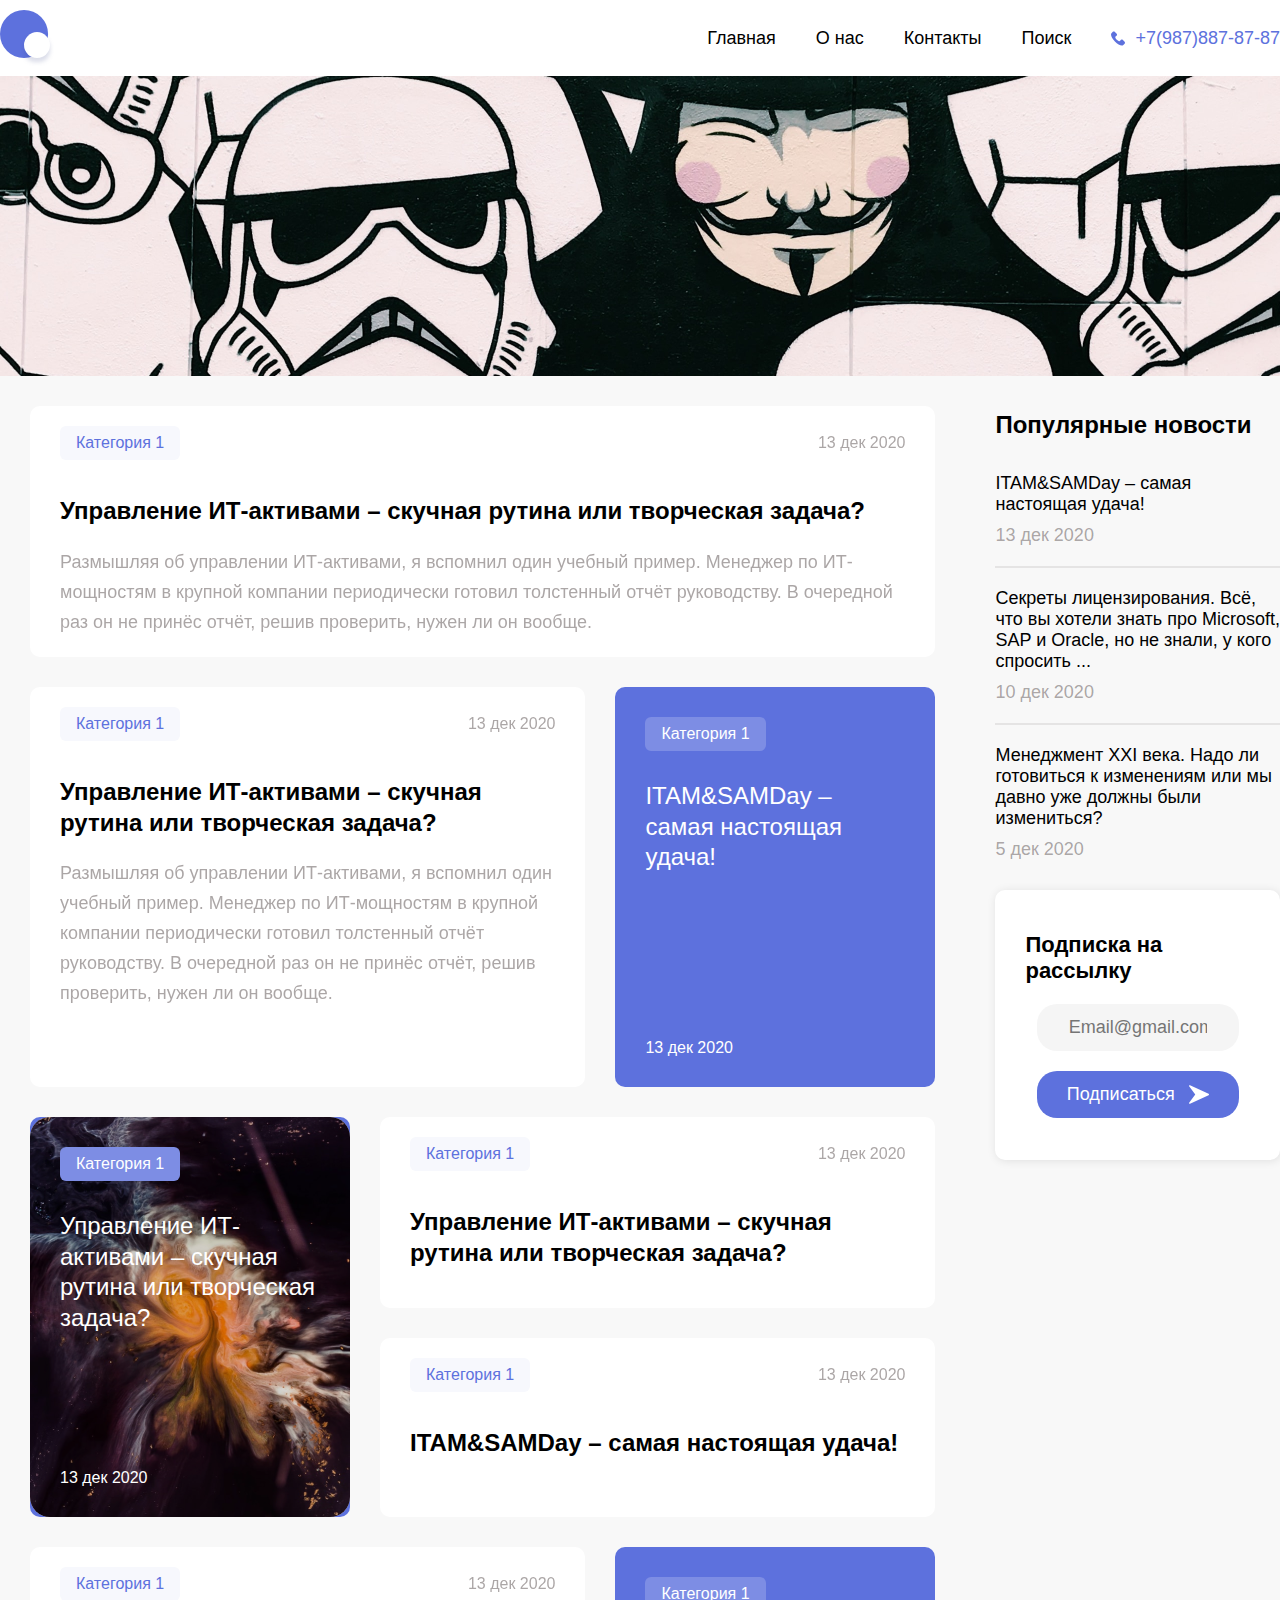
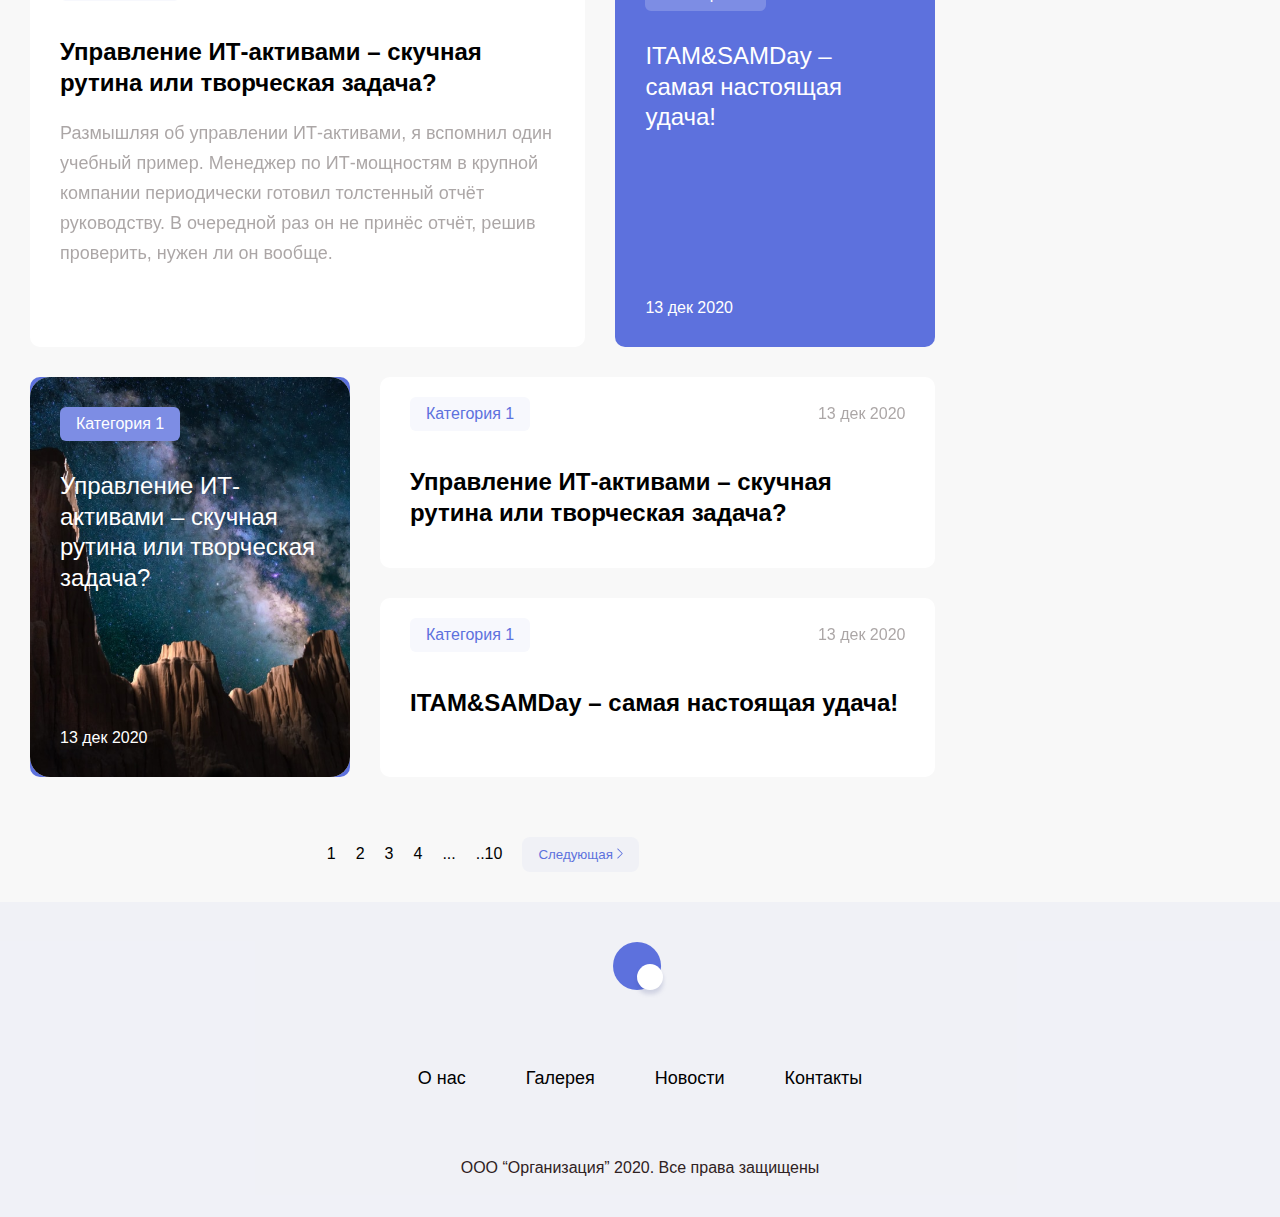
==== index.html @ cb205bb3 "Header has been bring to the ideal" ====
<!DOCTYPE html>
<html lang="en">
<head>
	<meta charset="UTF-8">
	<meta name="viewport" content="width=device-width, initial-scale=1.0">
	<title>Blog Layout</title>
	<link rel="stylesheet" href="styles/general.css">
	<link rel="stylesheet" href="styles/header.css">

	<link rel="stylesheet" href="styles.css">
	<link rel="stylesheet" href="newStyle.css">
</head>
<body>
	
	<!-- Header -->
	<header class="header">
		<div class="header_container">
			<img class="header_logo" src="src/header/logo.svg" alt="">
			<div class="header_menu">
				<nav class="header_menu_nav">
					<ul class="header_menu_ul">
						<li class="header_menu_li">
							<a class="header_menu_a" href="index.html">Главная</a>
						</li>
						<li class="header_menu_li">
							<a class="header_menu_a" href="404.html">О нас</a>
						</li>
						<li class="header_menu_li">
							<a class="header_menu_a" href="contacts.html">Контакты</a>
						</li>
						<li class="header_menu_li">
							<a class="header_menu_a" href="404.html">Поиск</a>
						</li>
					</ul>
				</nav>
				<div class="header_phone">
					<img class="header_phone_icon" src="src/header/phone.svg" alt="">
					<a class="header_phone_number" href="">+7(987)887-87-87</a>
				</div>
			</div>
		</div>
	</header>

	<!-- banner -->
	<div class="container">
		<img class="banner" src="src/banner.svg" alt="">
	</div>

		<!-- main -->
	<div class="container">
		<div class="container__grid">
			<div class="main">
				<div class="main__leftside">

					<!-- Block 1 -->
						<div class="component_1">
							<div class="component_1__divTitle">
								<p class="component_1__divTitle__tag">Категория 1</p>
								<p	class="component_1__divTitle__date">13 дек 2020</p>
							</div>
							<h3 class="component_1__title">
								Управление ИТ-активами – скучная рутина или творческая задача?
							</h3>
							<p class="component_1__description">
								Размышляя об управлении ИТ-активами, я вспомнил один учебный пример. Менеджер по ИТ-мощностям в крупной компании периодически готовил толстенный отчёт руководству. В очередной раз он не принёс отчёт, решив проверить, нужен ли он вообще. 
							</p>
						</div>

					<!-- Block 2 -->
						<div class="container__twoColumn_row">
							<div class="component_1">
								<div class="component_1__divTitle">
									<p class="component_1__divTitle__tag">Категория 1</p>
									<p	class="component_1__divTitle__date">13 дек 2020</p>
								</div>
								<h3 class="component_1__title">
									Управление ИТ-активами – скучная рутина или творческая задача?
								</h3>
								<p class="component_1__description">
									Размышляя об управлении ИТ-активами, я вспомнил один учебный пример. Менеджер по ИТ-мощностям в крупной компании периодически готовил толстенный отчёт руководству. В очередной раз он не принёс отчёт, решив проверить, нужен ли он вообще. 
								</p>
							</div>
							
							<div class="component_2">
								<div class="component_2__divTopside">
									<p class="component_2__divTopside__tag">
										Категория 1
									</p>
									<h3 class="component_2__title">
										ITAM&SAMDay – самая настоящая удача!
									</h3>
								</div>
								<p	class="component_2__date">13 дек 2020</p>
							</div>
						</div>

					<!-- Block 3 -->
						<div class="container__twoColumn_row">
							<div class="component_2 back_image">
								<div class="component_2__divTopside">
									<p class="component_2__divTopside__tag">
										Категория 1
									</p>
									<h3 class="component_2__title">
										Управление ИТ-активами – скучная рутина или творческая задача?
									</h3>
								</div>
								<p	class="component_2__date">13 дек 2020</p>
							</div>

							<div class="container__twoColumn_column">
								<div class="component_1">
									<div class="component_1__divTitle">
										<p class="component_1__divTitle__tag">Категория 1</p>
										<p	class="component_1__divTitle__date">13 дек 2020</p>
									</div>
									<h3 class="component_1__title">
										Управление ИТ-активами – скучная рутина или творческая задача?
									</h3>
								</div>
	
								<div class="component_1">
									<div class="component_1__divTitle">
										<p class="component_1__divTitle__tag">Категория 1</p>
										<p	class="component_1__divTitle__date">13 дек 2020</p>
									</div>
									<h3 class="component_1__title">
										ITAM&SAMDay – самая настоящая удача!									</h3>
								</div>
							</div>
						</div>

					<!-- Block 4 -->
					<div class="container__twoColumn_row">
						<div class="component_1">
							<div class="component_1__divTitle">
								<p class="component_1__divTitle__tag">Категория 1</p>
								<p	class="component_1__divTitle__date">13 дек 2020</p>
							</div>
							<h3 class="component_1__title">
								Управление ИТ-активами – скучная рутина или творческая задача?
							</h3>
							<p class="component_1__description">
								Размышляя об управлении ИТ-активами, я вспомнил один учебный пример. Менеджер по ИТ-мощностям в крупной компании периодически готовил толстенный отчёт руководству. В очередной раз он не принёс отчёт, решив проверить, нужен ли он вообще. 
							</p>
						</div>
						
						<div class="component_2">
							<div class="component_2__divTopside">
								<p class="component_2__divTopside__tag">
									Категория 1
								</p>
								<h3 class="component_2__title">
									ITAM&SAMDay – самая настоящая удача!
								</h3>
							</div>
							<p	class="component_2__date">13 дек 2020</p>
						</div>
					</div>

					<!-- Block 5 -->
					<div class="container__twoColumn_row">
						<div class="component_2 back_image2">
							<div class="component_2__divTopside">
								<p class="component_2__divTopside__tag">
									Категория 1
								</p>
								<h3 class="component_2__title">
									Управление ИТ-активами – скучная рутина или творческая задача?
								</h3>
							</div>
							<p	class="component_2__date">13 дек 2020</p>
						</div>

						<div class="container__twoColumn_column">
							<div class="component_1">
								<div class="component_1__divTitle">
									<p class="component_1__divTitle__tag">Категория 1</p>
									<p	class="component_1__divTitle__date">13 дек 2020</p>
								</div>
								<h3 class="component_1__title">
									Управление ИТ-активами – скучная рутина или творческая задача?
								</h3>
							</div>

							<div class="component_1">
								<div class="component_1__divTitle">
									<p class="component_1__divTitle__tag">Категория 1</p>
									<p	class="component_1__divTitle__date">13 дек 2020</p>
								</div>
								<h3 class="component_1__title">
									ITAM&SAMDay – самая настоящая удача!									</h3>
							</div>
						</div>
					</div>

					<!-- Block 6 Pagination -->
					<div class="paggination">
						<div class="paggination_flex">
							<a class="paggination_flex_a" href="">1</a>
							<a class="paggination_flex_a" href="">2</a>
							<a class="paggination_flex_a" href="">3</a>
							<a class="paggination_flex_a" href="">4</a>
							<a class="paggination_flex_a" href="">...</a>
							<a class="paggination_flex_a" href="">..10</a>
							<button class="paggination_button">Следующая <img src="src/right_arrow.svg" alt=""></button>
						</div>
					</div>

				</div>
				<div class="main_rightside">
					
					<div class="popularNews">
						<p class="popularNews_title">Популярные новости</p>
						<div class="popularNews_items">
							<div class="popularNews_item">
								<p class="popularNews_item_title">
									ITAM&SAMDay – самая настоящая удача!
								</p>
								<p class="popularNews_item_date">
									13 дек 2020
								</p>
							</div>
							<hr>
							<div class="popularNews_item">
								<p class="popularNews_item_title">
									Секреты лицензирования. Всё, что вы хотели знать про Microsoft, SAP и Oracle, но не знали, у кого спросить ...
								</p>
								<p class="popularNews_item_date">
									10 дек 2020
								</p>
							</div>
							<hr>
							<div class="popularNews_item">
								<p class="popularNews_item_title">
									Менеджмент XXI века. Надо ли готовиться к изменениям или мы давно уже должны были измениться?
								</p>
								<p class="popularNews_item_date">
									5 дек 2020
								</p>
							</div>
						</div>
					</div>

					<div class="subcribtion">
							<p class="subcribtion_title">Подписка на рассылку</p>
							<input class="subcribtion_input" type="text" placeholder="Email@gmail.com">
							<button class="subcribtion_button">Подписаться <img src="src/arrow.svg" alt=""></button>
					</div>
				</div>
			</div>
		</div>
	</div>



	<footer>
		<div class="footer">
			<img class="footer_img" src="src/header/logo.svg" alt="">
			<nav class="footer_nav">
				<ul class="footer_nav_ul">
					<li class="footer_nav_ul_li"><a class="footer_nav_ul_li_a" href="404.html">О нас</a></li>
					<li class="footer_nav_ul_li"><a class="footer_nav_ul_li_a" href="404.html">Галерея</a></li>
					<li class="footer_nav_ul_li"><a class="footer_nav_ul_li_a" href="news.html">Новости</a></li>
					<li class="footer_nav_ul_li"><a class="footer_nav_ul_li_a" href="contacts.html">Контакты</a></li>
				</ul>
			</nav>
			<p class="footer_ooo">
				ООО “Организация” 2020. Все права защищены
			</p>
		</div>
	</footer>

</body>
</html>
---- styles/general.css ----
/* Общий стиль для всех элементов */
*{
	margin: 0px;
	padding: 0px;
	box-sizing: border-box;
	font-family: poppins, sans-serif;
}

body{
	background-color: #f8f8f8;
}

/* Стандартные контейнеры для всех блоков */
.container{
	display: flex;
	align-items: center;
	justify-content: center;
}
.container__grid{
	width: 1500px;
}
---- styles/header.css ----
/* Header ------------------------ */
.header{
	display: flex;
	align-items: center;
	justify-content: center;
	background-color: white;
}
		/* header_container */
		.header_container{
			display: flex;
			justify-content: space-between;
			align-items: center;
			padding: 10px 0px;
			width: 1500px;
		}
				/* Logo */
				.header_logo{
					cursor: pointer;
				}
				/* Menu */
				.header_menu{
					display: flex;
					flex-direction: row;
					gap: 40px;
				}
						/* ul */
						.header_menu_ul{
							display: flex;
							gap: 40px;
						}
						/* li */
						.header_menu_li{
							list-style-type: none; 
						}
						/* a (links) */
						.header_menu_a{
							text-decoration: none;
							color: black;
							font-weight: 400;
							font-size: 18px;
						}
						.header_menu_a:active{
							color: #5D71DD;
							text-decoration: underline;
							text-underline-offset: 6px;
						}
						.header_menu_a:hover{
							color: #5D71DD;
						}

		/* Header Phone */
		.header_phone{
			display: flex;
			gap: 10px;
		}
				/* Phone Number */
				.header_phone_number{
					color: #5D71DD;
					text-decoration: none;
					font-weight: 450;
					font-size: 18px;
				}
/* end --------------------------- */
---- styles.css ----
/* Banner ------------------------ */
.banner{
	width: 100%;
	height: 300px; 
	object-fit: cover;
}
/* end --------------------------- */

/* Main -------------------------- */
.main{
	display: flex;
	gap: 30px;
}
		/* Main Left Side */
		.main__leftside{
			flex: 350;
			display: flex;
			flex-direction: column;
			gap: 30px;
			padding: 30px;
		}

	
/* end --------------------------- */

/* Components -------------------------- */
	/* Component 1 -------------------------- */
		.component_1{
			background-color: white;
			padding: 20px 30px;
			/*margin: 20px; */
			border-radius: 10px;
			flex: 1;
			cursor: pointer;
			transition: transform 0.1s;
		}
		.component_1:hover{
			box-shadow: 2px 2px 8px rgba(0, 0, 0, 0.1);
			transform: translateY(-2px);
		}
				/* component_1__divTitle */
				.component_1__divTitle{
					display: flex;
					justify-content: space-between;
					align-items: center;
					margin-bottom: 36px;
				}
						.component_1__divTitle__tag{
							background-color: #F7F8FD;
							padding: 8px 16px;
							color: #5D71DD;
							border-radius: 6px;
						}
						.component_1__divTitle__date{
							color: #2F2222;
							opacity: 40%;
						}

		.component_1__title{
			font-size: 24px;
			line-height: 30.77px;
			margin-bottom: 20px;
		}
		.component_1__description{
			font-size: 18px;
			color: #2F2222;
			opacity: 40%;
			line-height: 30px;
		}
	/* end -------------------------- */

	/* Component 2 -------------------------- */
		.component_2{
			display: flex;
			flex-direction: column;
			justify-content: space-between;
			background-color: #5D71DD;
			color: white;
			padding: 30px;
			/* margin: 20px; */
			border-radius: 10px;
			width: 320px;
			height: 400px;
			cursor: pointer;
			transition: transform 0.1s;
		}
		.component_2:hover{
			box-shadow: 2px 2px 8px rgba(0, 0, 0, 0.4);
			transform: translateY(-2px);
		}
		.back_image{
			background-image: url(src/image1.svg);
		}
		.back_image2{
			background-image: url(src/image2.svg);
		}
				.component_2__divTopside__tag{
					background-color: #7D8DE4;
					padding: 8px 16px;
					border-radius: 6px;
					display: inline-flex;
				}
				.component_2__title{
					font-size: 24px;
					line-height: 30.77px;
					font-weight: 450;
					margin-top: 30px;
				}
	
	/* end --------------------------- */
/* end --------------------------- */

.container_width_100{
	flex: 1;
}

.container__twoColumn_row{
	display: flex;
	flex-direction: row;
	column-gap: 30px;
}

.container__twoColumn_column{
	display: flex;
	flex-direction: column;
	row-gap: 30px;
	flex: 1;
}

/* paggination */
.paggination{
	display: flex;
	align-items: center;
	justify-content: center;
	margin-top: 30px;
}
.paggination_flex{
	display: flex;
	align-items: center;
	column-gap: 20px;
}
.paggination_flex_a{
	list-style-type: none; 
	text-decoration: none;
	color: black;
}
.paggination_flex_a:active{
	color: #5D71DD;
	text-decoration: underline;
	text-underline-offset: 6px;
}
.paggination_flex_a:hover{
	color: #5D71DD;
}
.paggination_button{
	cursor: pointer;
	border: none;
	padding: 10px 16px;
	border-radius: 8px;
	color: rgba(93, 113, 221, 1);
	background-color: rgba(93, 113, 221, 0.05);
}


/* Main Right Side */
.main_rightside{
	flex: 110;
	/* background-color: blue; */
}


/* Popular News */
.popularNews{
	margin: 30px 0px;
}
.popularNews_title{
	font-size: 24px;
	font-weight: 550;
	line-height: 37px;
}
.popularNews_items{
	display: flex;
	flex-direction: column;
	gap: 20px;
	margin-top: 30px;
}
.popularNews_item{
	display: flex;
	flex-direction: column;
	gap: 10px;
}
.popularNews_item_title{
	font-size: 18px;
}
.popularNews_item_date{
	color: rgba(47, 34, 34, 0.4);
	font-size: 18px;
	font-weight: 400;
}
hr{
	height: 2px;
  border: none;
	background-color: rgba(229, 228, 228, 1);
}

.subcribtion{
	background-color: white;
	box-shadow: 1px 1px 10px rgba(0, 0, 0, 0.1);
	height: 270px;
	padding: 30px;
	border-radius: 10px;

	display: flex;
	flex-direction: column;
	align-items: center;
	justify-content: center;
	gap: 20px;
}
.subcribtion_title{
	font-size: 22px;
	font-weight: 550;
}
.subcribtion_input{
	background-color: rgba(245, 245, 245, 1);
	padding: 13px 32px;
	border-radius: 20px;
	border: none;
	width: 90%;
	font-size: 18px;
	outline: none;
}
.subcribtion_button{
	padding: 13px 32px;
	border-radius: 20px;
	border: none;
	width: 90%;
	font-size: 18px;
	color: white;
	background-color: rgba(93, 113, 221, 1);
	cursor: pointer;
	display: flex;
	align-items: center;
	justify-content: center;
	gap: 14px;
}


footer{
	display: flex;
	align-items: center;
	justify-content: center;

	background-color: rgba(93, 113, 221, 0.05);
	padding: 40px 0px;
}
.footer{
	display: flex;
	flex-direction: column;
	align-items: center;
	gap: 70px;
	width: 1500px;
}
.footer_img{
	cursor: pointer;
}
.footer_nav_ul{
	display: flex;
	list-style-type: none; 
	gap: 60px;
}
.footer_nav_ul_li_a{
	text-decoration: none;
	color: black;
	font-weight: 400;
	font-size: 18px;
}
.footer_nav_ul_li_a:active{
	color: #5D71DD;
	text-decoration: underline;
	text-underline-offset: 6px;
}
.footer_nav_ul_li_a:hover{
	color: #5D71DD;
}
.footer_ooo{
	color: rgba(47, 34, 34, 1);
}
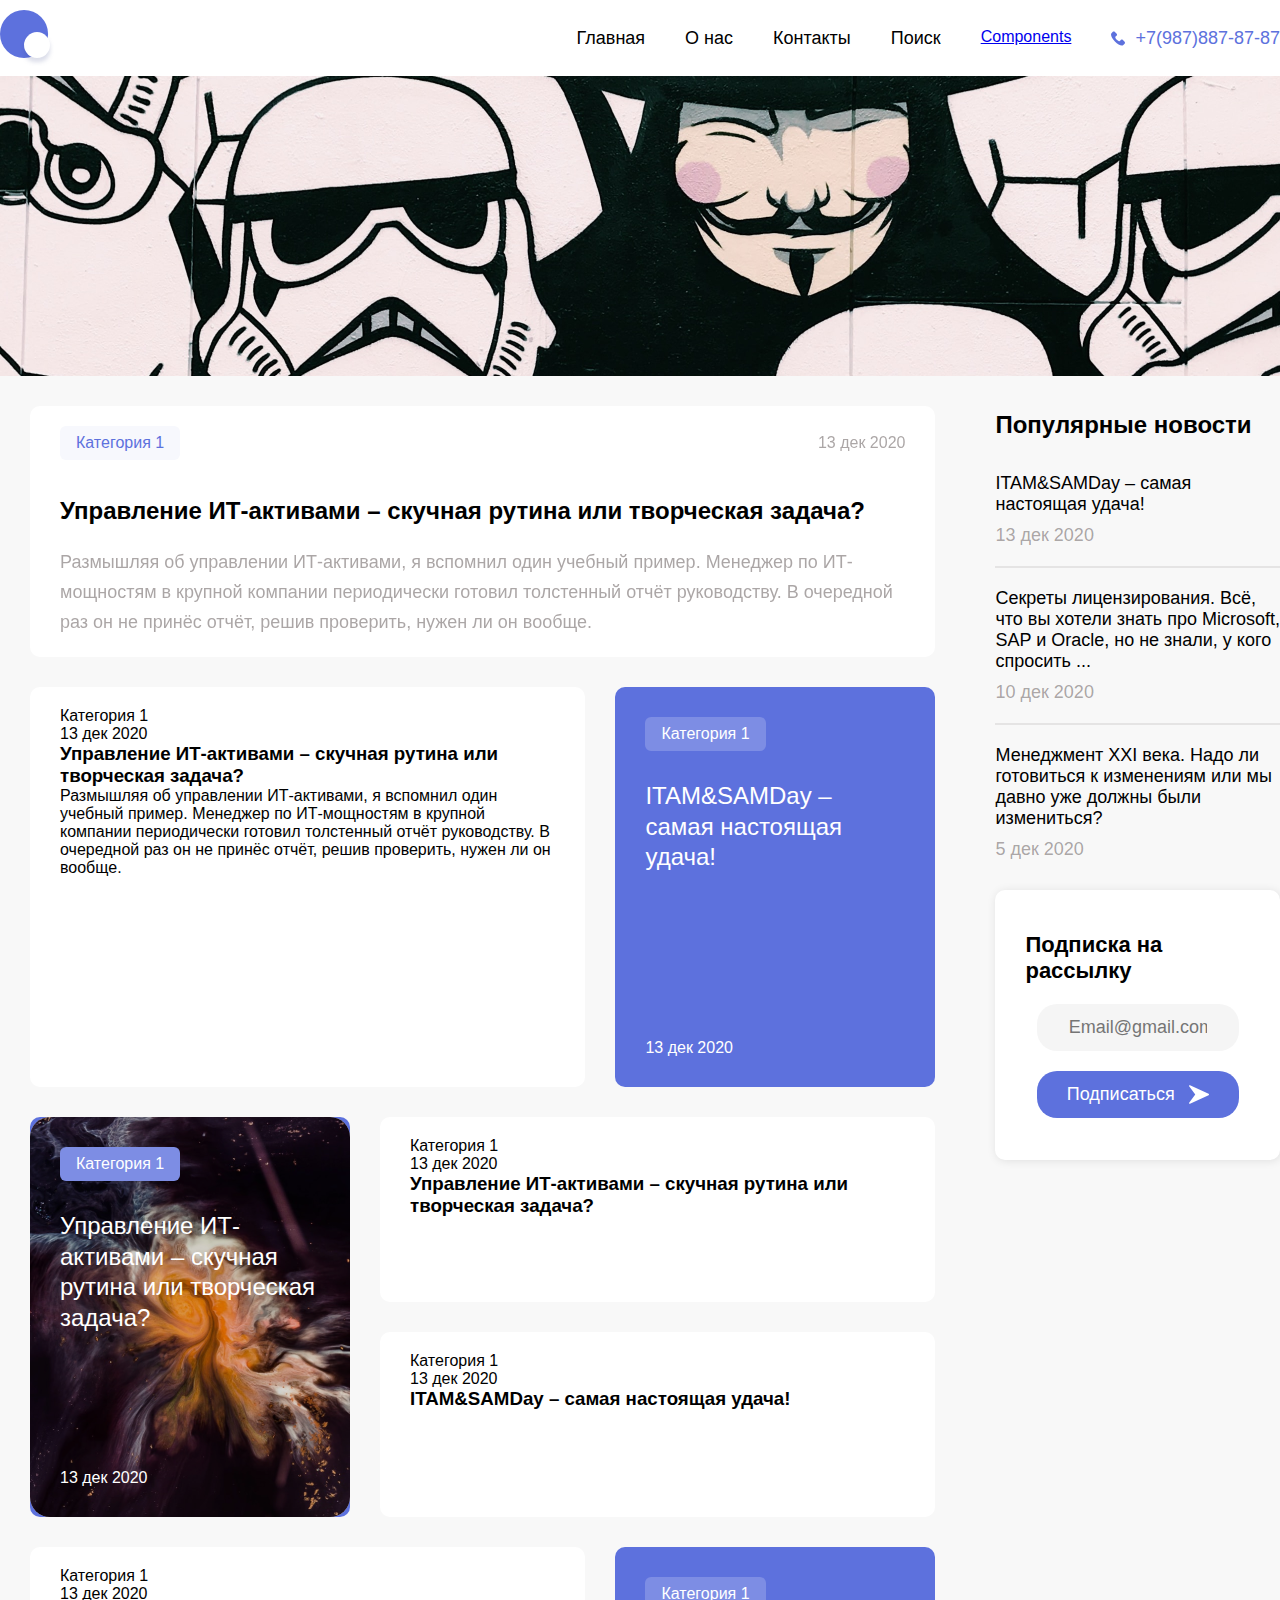
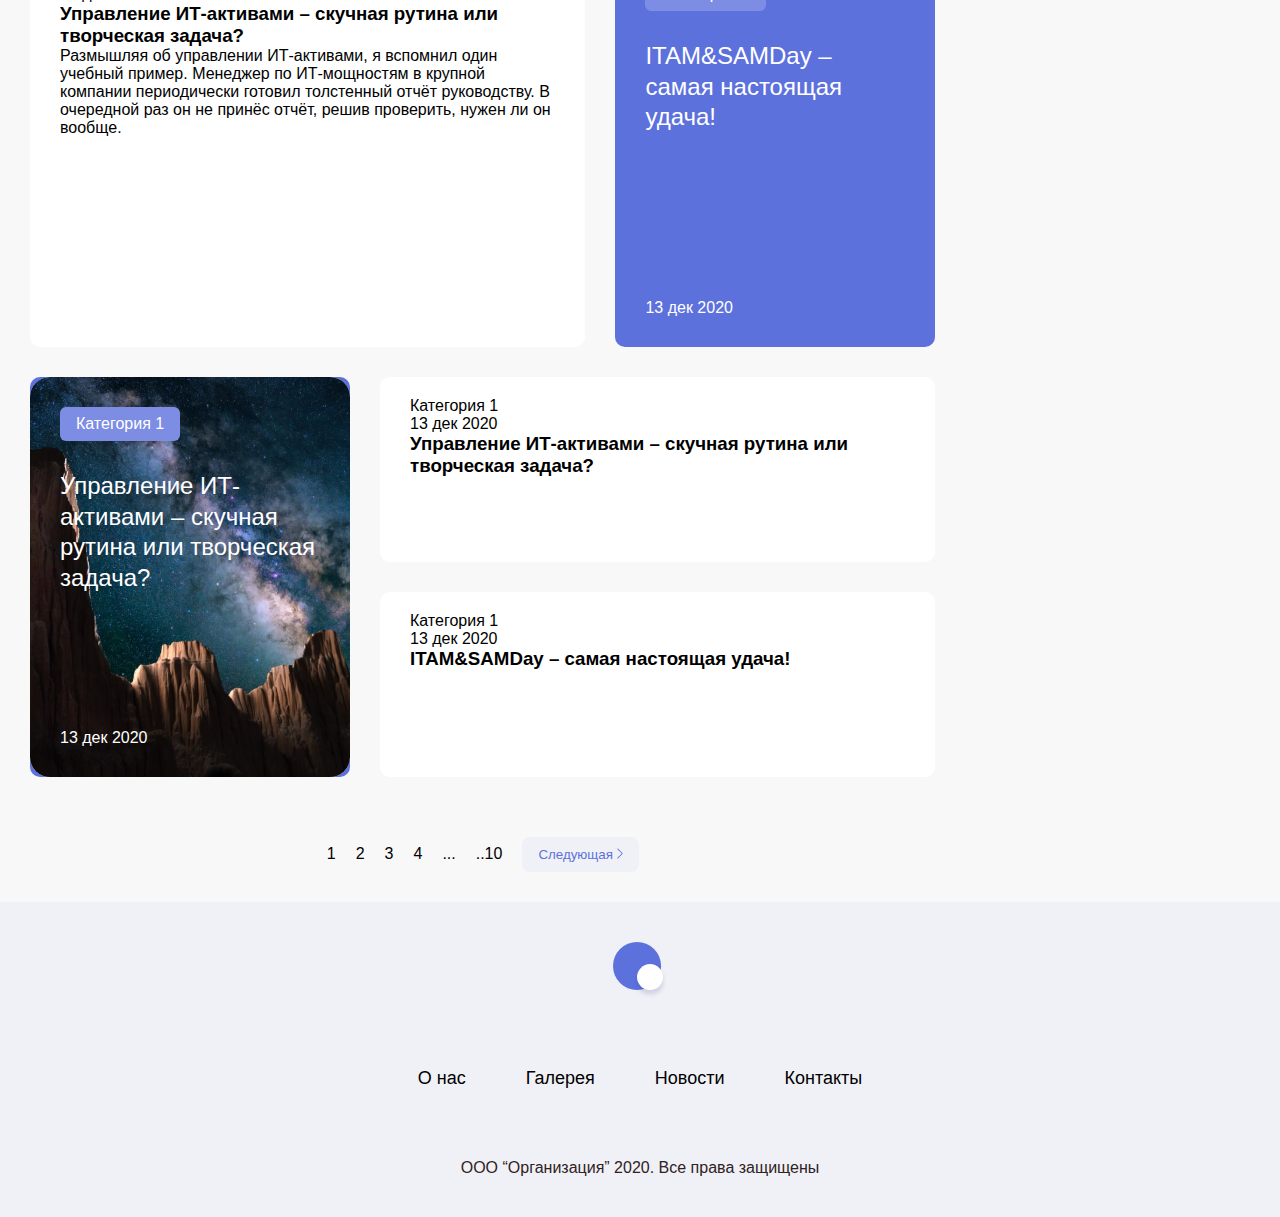
==== commit 91af7c53: "Component1 finished" ====
--- a/index.html
+++ b/index.html
@@ -6,6 +6,9 @@
 	<title>Blog Layout</title>
 	<link rel="stylesheet" href="styles/general.css">
 	<link rel="stylesheet" href="styles/header.css">
+	<link rel="stylesheet" href="styles/footer.css">
+	<link rel="stylesheet" href="styles/main.css">
+	<link rel="stylesheet" href="styles/component1.css">
 
 	<link rel="stylesheet" href="styles.css">
 	<link rel="stylesheet" href="newStyle.css">
@@ -31,6 +34,9 @@
 						<li class="header_menu_li">
 							<a class="header_menu_a" href="404.html">Поиск</a>
 						</li>
+						<li class="header_menu_li">
+							<a class="components" href="components.html">Components</a>
+						</li>
 					</ul>
 				</nav>
 				<div class="header_phone">
@@ -43,28 +49,31 @@
 
 	<!-- banner -->
 	<div class="container">
-		<img class="banner" src="src/banner.svg" alt="">
+		<img class="banner_img" src="src/banner.svg" alt="">
 	</div>
 
-		<!-- main -->
+	<!-- main -->
 	<div class="container">
 		<div class="container__grid">
 			<div class="main">
-				<div class="main__leftside">
-
-					<!-- Block 1 -->
+				<div class="main__leftSide">
+
+					<!-- Content 1 -->
+					<div class="content">
 						<div class="component_1">
-							<div class="component_1__divTitle">
-								<p class="component_1__divTitle__tag">Категория 1</p>
-								<p	class="component_1__divTitle__date">13 дек 2020</p>
-							</div>
-							<h3 class="component_1__title">
+							<div class="component_1_titleContainer">
+								<p class="component_1_title_tag">Категория 1</p>
+								<p	class="component_1_title_date">13 дек 2020</p>
+							</div>
+							<h3 class="component_1_title">
 								Управление ИТ-активами – скучная рутина или творческая задача?
 							</h3>
-							<p class="component_1__description">
+							<p class="component_1_description">
 								Размышляя об управлении ИТ-активами, я вспомнил один учебный пример. Менеджер по ИТ-мощностям в крупной компании периодически готовил толстенный отчёт руководству. В очередной раз он не принёс отчёт, решив проверить, нужен ли он вообще. 
 							</p>
 						</div>
+					</div>
+						
 
 					<!-- Block 2 -->
 						<div class="container__twoColumn_row">
@@ -208,7 +217,7 @@
 					</div>
 
 				</div>
-				<div class="main_rightside">
+				<div class="main_rightSide">
 					
 					<div class="popularNews">
 						<p class="popularNews_title">Популярные новости</p>
@@ -253,19 +262,28 @@
 	</div>
 
 
-
-	<footer>
-		<div class="footer">
+	<!-- Footer -->
+	<footer class="footer">
+		<div class="footer_container">
 			<img class="footer_img" src="src/header/logo.svg" alt="">
 			<nav class="footer_nav">
-				<ul class="footer_nav_ul">
-					<li class="footer_nav_ul_li"><a class="footer_nav_ul_li_a" href="404.html">О нас</a></li>
-					<li class="footer_nav_ul_li"><a class="footer_nav_ul_li_a" href="404.html">Галерея</a></li>
-					<li class="footer_nav_ul_li"><a class="footer_nav_ul_li_a" href="news.html">Новости</a></li>
-					<li class="footer_nav_ul_li"><a class="footer_nav_ul_li_a" href="contacts.html">Контакты</a></li>
+				<ul class="footer_nav_ul"> 
+					<li class="footer_nav_li"> <!-- footer_nav_li -->
+						<a class="footer_nav_a" href="404.html">О нас</a>
+						<!-- footer_nav_a -->
+					</li>
+					<li class="footer_nav_li">
+						<a class="footer_nav_a" href="404.html">Галерея</a>
+					</li>
+					<li class="footer_nav_li">
+						<a class="footer_nav_a" href="news.html">Новости</a>
+					</li>
+					<li class="footer_nav_li">
+						<a class="footer_nav_a" href="contacts.html">Контакты</a>
+					</li>
 				</ul>
 			</nav>
-			<p class="footer_ooo">
+			<p class="footer_organization">
 				ООО “Организация” 2020. Все права защищены
 			</p>
 		</div>
--- a/styles/general.css
+++ b/styles/general.css
@@ -11,11 +11,33 @@
 }
 
 /* Стандартные контейнеры для всех блоков */
+/* Container -------------------------- */
 .container{
 	display: flex;
 	align-items: center;
 	justify-content: center;
 }
-.container__grid{
-	width: 1500px;
-}+		/* grid */
+		.container__grid{
+			width: 1500px;
+		}
+/* end --------------------------- */
+
+/* Main -------------------------- */
+.main{
+	display: flex;
+	gap: 30px;
+}
+		/* Left Side */
+		.main__leftSide{
+			flex: 350;
+			display: flex;
+			flex-direction: column;
+			gap: 30px;
+			padding: 30px;
+		}
+		/* Right Side */
+		.main_rightSide{
+			flex: 110;
+		}
+/* end --------------------------- */--- a/styles/header.css
+++ b/styles/header.css
@@ -5,7 +5,7 @@
 	justify-content: center;
 	background-color: white;
 }
-		/* header_container */
+		/* Header Container */
 		.header_container{
 			display: flex;
 			justify-content: space-between;
--- a/styles/footer.css
+++ b/styles/footer.css
@@ -0,0 +1,48 @@
+/* Footer ------------------------ */
+.footer{
+	display: flex;
+	align-items: center;
+	justify-content: center;
+
+	background-color: rgba(93, 113, 221, 0.05);
+	padding: 40px 0px;
+}
+		/* Footer Container */
+		.footer_container{
+			display: flex;
+			flex-direction: column;
+			align-items: center;
+			gap: 70px;
+			width: 1500px;
+		}
+				/* Logo */
+				.footer_img{
+					cursor: pointer;
+				}
+				/* Menu */
+				.footer_nav_ul{
+					display: flex;
+					list-style-type: none; 
+					gap: 60px;
+				}
+						/* a (links) */
+						.footer_nav_a{
+							text-decoration: none;
+							color: black;
+							font-weight: 400;
+							font-size: 18px;
+						}
+						.footer_nav_a:active{
+							color: #5D71DD;
+							text-decoration: underline;
+							text-underline-offset: 6px;
+						}
+						.footer_nav_a:hover{
+							color: #5D71DD;
+						}
+
+				/* Oranization */
+				.footer_organization{
+					color: rgba(47, 34, 34, 1);
+				}
+/* end --------------------------- */--- a/styles/main.css
+++ b/styles/main.css
@@ -0,0 +1,14 @@
+/* Banner ------------------------ */
+.banner_img{
+	width: 100%;
+	height: 300px; 
+	object-fit: cover;
+}
+/* end --------------------------- */
+
+/* Main ------------------------ */
+.content{
+	flex: 1;
+	/* background-color: pink; */
+}
+/* end --------------------------- */
--- a/styles/component1.css
+++ b/styles/component1.css
@@ -0,0 +1,47 @@
+/* Component 1 -------------------------- */
+.component_1{
+	background-color: white;
+	padding: 20px 30px;
+	border-radius: 10px;
+	flex: 1;
+	cursor: pointer;
+	transition: transform 0.1s;
+}
+.component_1:hover{
+	box-shadow: 2px 2px 8px rgba(0, 0, 0, 0.1);
+	transform: translateY(-2px);
+}
+		/* Title Container */
+		.component_1_titleContainer{
+			display: flex;
+			justify-content: space-between;
+			align-items: center;
+			margin-bottom: 36px;
+		}
+				/* Tag */
+				.component_1_title_tag{
+					background-color: #F7F8FD;
+					padding: 8px 16px;
+					color: #5D71DD;
+					border-radius: 6px;
+				}
+				/* Date */
+				.component_1_title_date{
+					color: #2F2222;
+					opacity: 40%;
+				}
+
+/* Title */
+.component_1_title{
+	font-size: 24px;
+	line-height: 30.77px;
+	margin-bottom: 20px;
+}
+/* Description */
+.component_1_description{
+	font-size: 18px;
+	color: #2F2222;
+	opacity: 40%;
+	line-height: 30px;
+}
+/* end -------------------------- */--- a/styles.css
+++ b/styles.css
@@ -1,76 +1,5 @@
-
-
-/* Banner ------------------------ */
-.banner{
-	width: 100%;
-	height: 300px; 
-	object-fit: cover;
-}
-/* end --------------------------- */
-
-/* Main -------------------------- */
-.main{
-	display: flex;
-	gap: 30px;
-}
-		/* Main Left Side */
-		.main__leftside{
-			flex: 350;
-			display: flex;
-			flex-direction: column;
-			gap: 30px;
-			padding: 30px;
-		}
 
 	
-/* end --------------------------- */
-
-/* Components -------------------------- */
-	/* Component 1 -------------------------- */
-		.component_1{
-			background-color: white;
-			padding: 20px 30px;
-			/*margin: 20px; */
-			border-radius: 10px;
-			flex: 1;
-			cursor: pointer;
-			transition: transform 0.1s;
-		}
-		.component_1:hover{
-			box-shadow: 2px 2px 8px rgba(0, 0, 0, 0.1);
-			transform: translateY(-2px);
-		}
-				/* component_1__divTitle */
-				.component_1__divTitle{
-					display: flex;
-					justify-content: space-between;
-					align-items: center;
-					margin-bottom: 36px;
-				}
-						.component_1__divTitle__tag{
-							background-color: #F7F8FD;
-							padding: 8px 16px;
-							color: #5D71DD;
-							border-radius: 6px;
-						}
-						.component_1__divTitle__date{
-							color: #2F2222;
-							opacity: 40%;
-						}
-
-		.component_1__title{
-			font-size: 24px;
-			line-height: 30.77px;
-			margin-bottom: 20px;
-		}
-		.component_1__description{
-			font-size: 18px;
-			color: #2F2222;
-			opacity: 40%;
-			line-height: 30px;
-		}
-	/* end -------------------------- */
-
 	/* Component 2 -------------------------- */
 		.component_2{
 			display: flex;
@@ -163,14 +92,6 @@
 	background-color: rgba(93, 113, 221, 0.05);
 }
 
-
-/* Main Right Side */
-.main_rightside{
-	flex: 110;
-	/* background-color: blue; */
-}
-
-
 /* Popular News */
 .popularNews{
 	margin: 30px 0px;
@@ -244,50 +165,4 @@
 	align-items: center;
 	justify-content: center;
 	gap: 14px;
-}
-
-
-footer{
-	display: flex;
-	align-items: center;
-	justify-content: center;
-
-	background-color: rgba(93, 113, 221, 0.05);
-	padding: 40px 0px;
-}
-.footer{
-	display: flex;
-	flex-direction: column;
-	align-items: center;
-	gap: 70px;
-	width: 1500px;
-}
-.footer_img{
-	cursor: pointer;
-}
-.footer_nav_ul{
-	display: flex;
-	list-style-type: none; 
-	gap: 60px;
-}
-.footer_nav_ul_li_a{
-	text-decoration: none;
-	color: black;
-	font-weight: 400;
-	font-size: 18px;
-}
-.footer_nav_ul_li_a:active{
-	color: #5D71DD;
-	text-decoration: underline;
-	text-underline-offset: 6px;
-}
-.footer_nav_ul_li_a:hover{
-	color: #5D71DD;
-}
-.footer_ooo{
-	color: rgba(47, 34, 34, 1);
-}
-
-
-
-					+}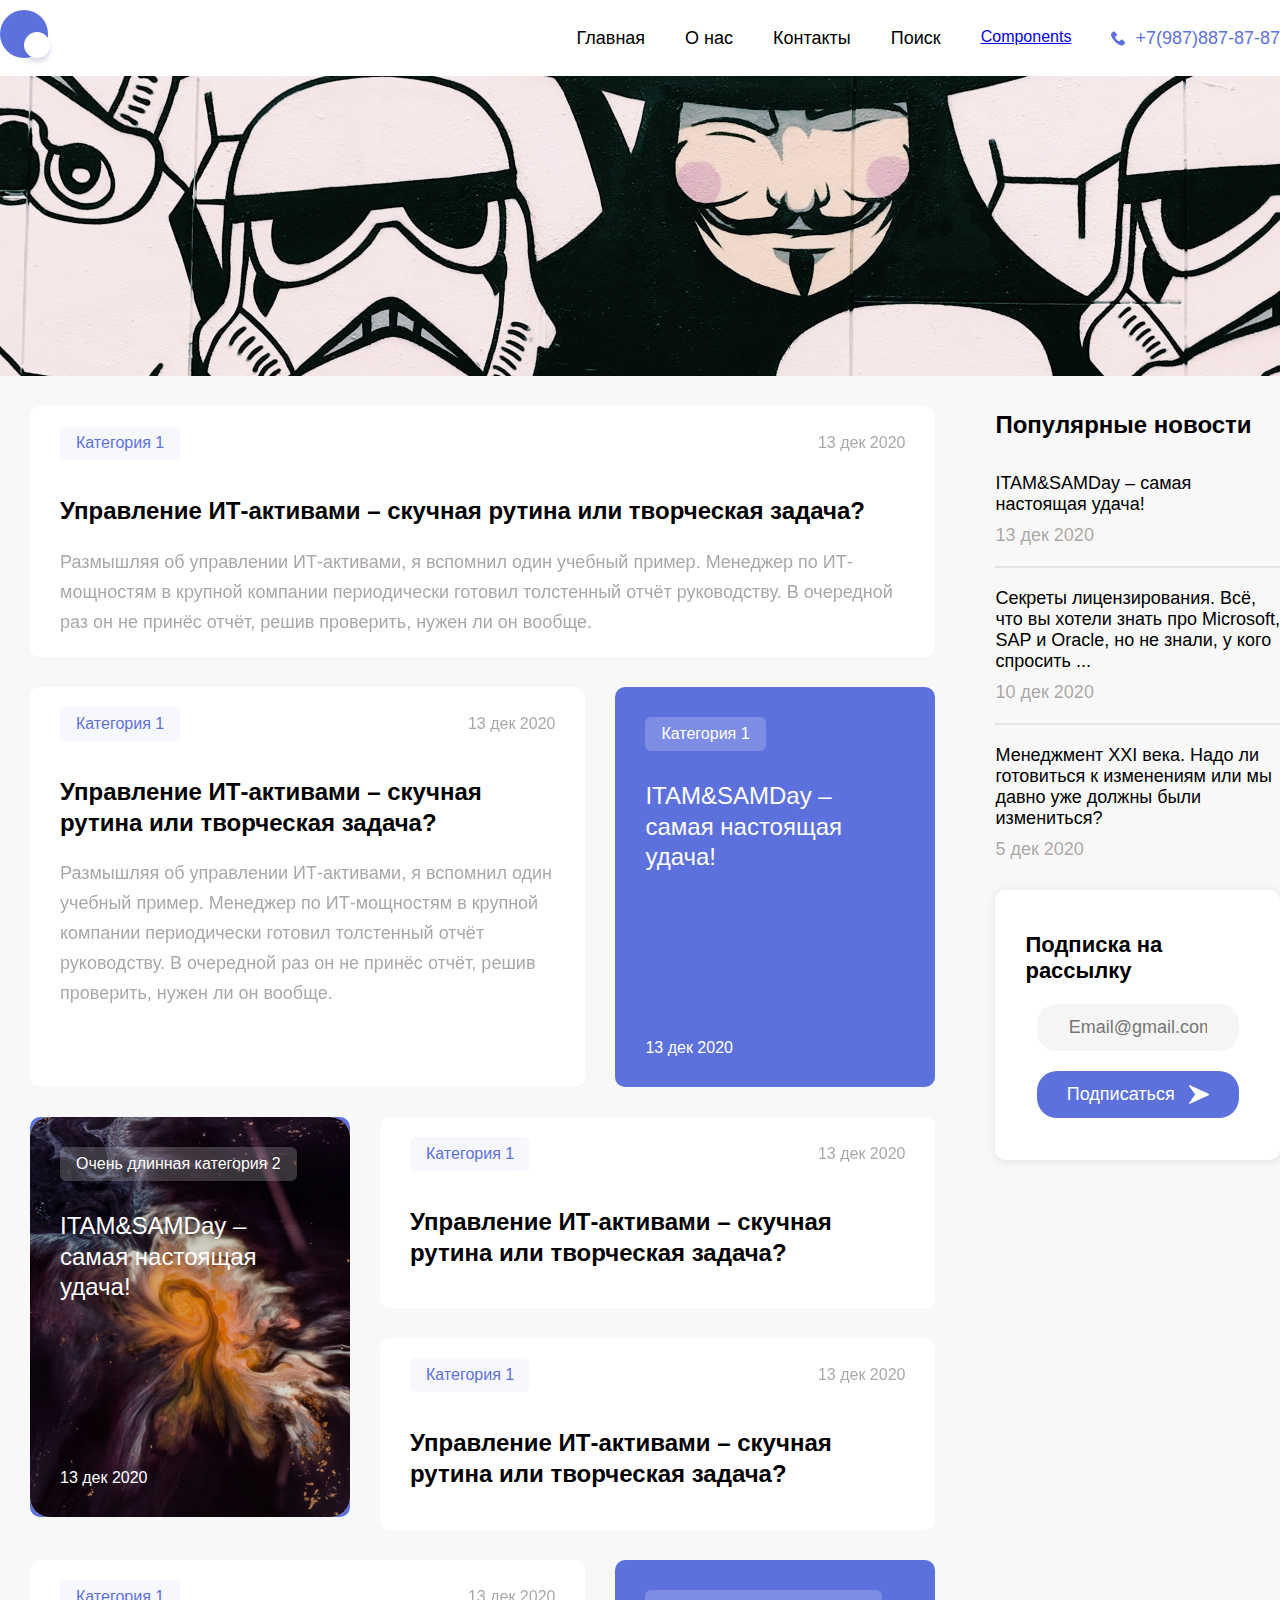
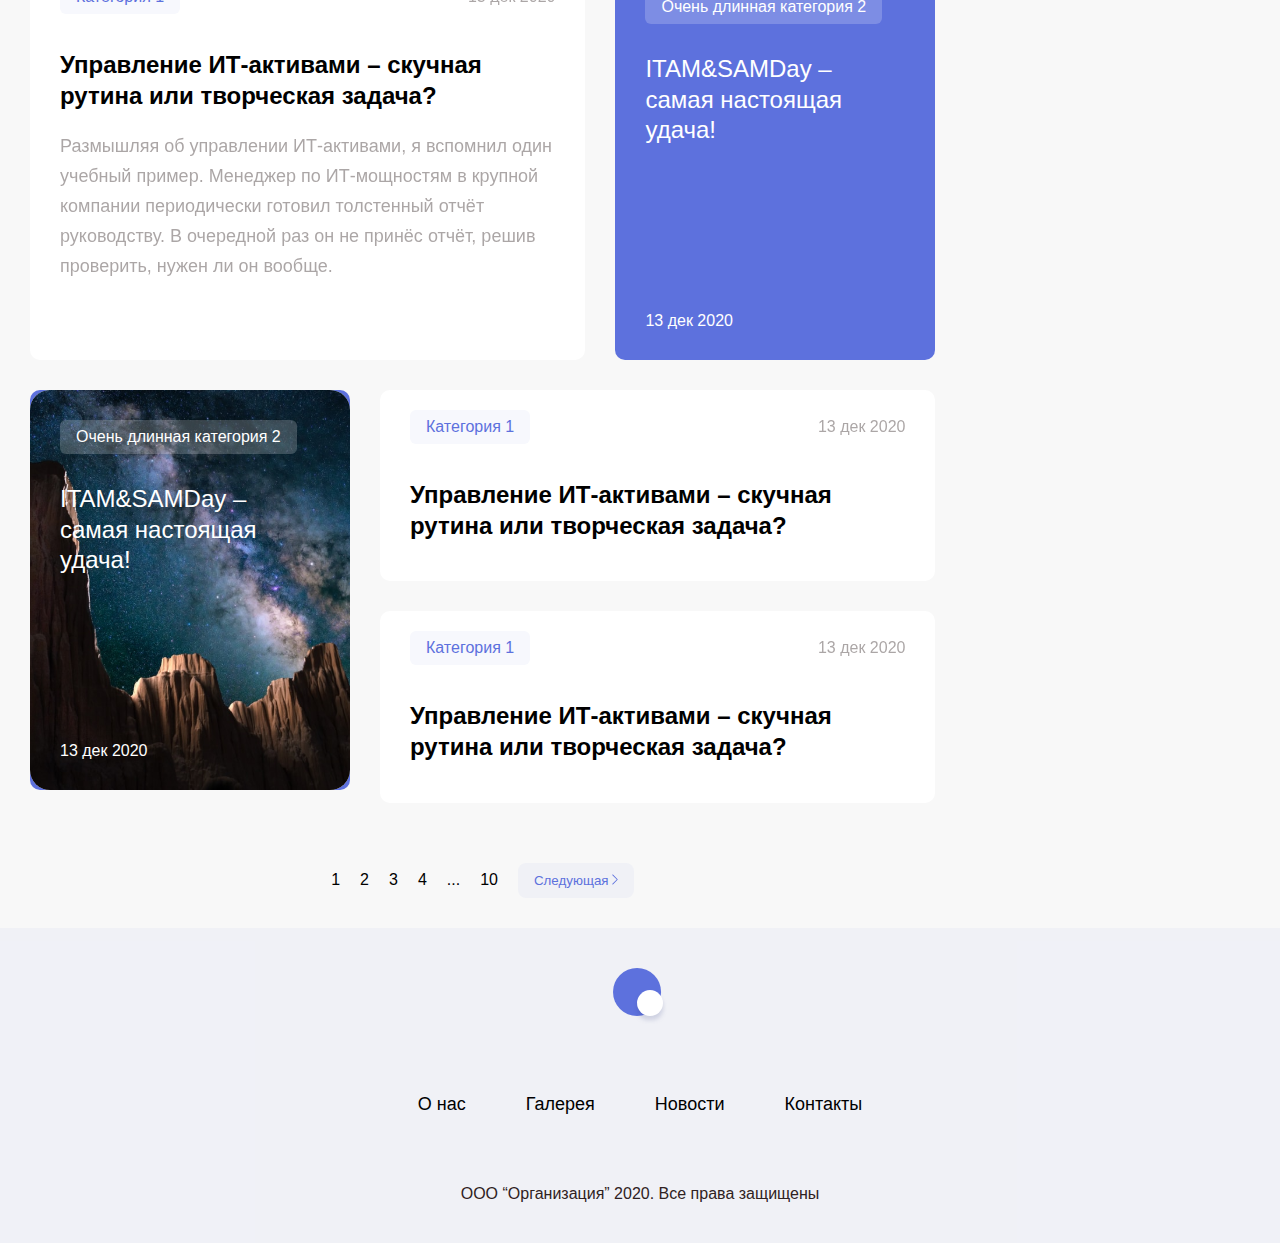
==== commit 9e8bc821: "Paggination finished" ====
--- a/index.html
+++ b/index.html
@@ -9,6 +9,7 @@
 	<link rel="stylesheet" href="styles/footer.css">
 	<link rel="stylesheet" href="styles/main.css">
 	<link rel="stylesheet" href="styles/component1.css">
+	<link rel="stylesheet" href="styles/component2.css">
 
 	<link rel="stylesheet" href="styles.css">
 	<link rel="stylesheet" href="newStyle.css">
@@ -56,10 +57,11 @@
 	<div class="container">
 		<div class="container__grid">
 			<div class="main">
+				<!-- Main Left Side -->
 				<div class="main__leftSide">
 
-					<!-- Content 1 -->
-					<div class="content">
+					<!-- Block 1 -->
+						<!-- Component 1 -->
 						<div class="component_1">
 							<div class="component_1_titleContainer">
 								<p class="component_1_title_tag">Категория 1</p>
@@ -72,153 +74,156 @@
 								Размышляя об управлении ИТ-активами, я вспомнил один учебный пример. Менеджер по ИТ-мощностям в крупной компании периодически готовил толстенный отчёт руководству. В очередной раз он не принёс отчёт, решив проверить, нужен ли он вообще. 
 							</p>
 						</div>
-					</div>
 						
 
 					<!-- Block 2 -->
-						<div class="container__twoColumn_row">
+						<div class="twoColumn">
+							<!-- Component 1 -->
 							<div class="component_1">
-								<div class="component_1__divTitle">
-									<p class="component_1__divTitle__tag">Категория 1</p>
-									<p	class="component_1__divTitle__date">13 дек 2020</p>
-								</div>
-								<h3 class="component_1__title">
+								<div class="component_1_titleContainer">
+									<p class="component_1_title_tag">Категория 1</p>
+									<p	class="component_1_title_date">13 дек 2020</p>
+								</div>
+								<h3 class="component_1_title">
 									Управление ИТ-активами – скучная рутина или творческая задача?
 								</h3>
-								<p class="component_1__description">
+								<p class="component_1_description">
 									Размышляя об управлении ИТ-активами, я вспомнил один учебный пример. Менеджер по ИТ-мощностям в крупной компании периодически готовил толстенный отчёт руководству. В очередной раз он не принёс отчёт, решив проверить, нужен ли он вообще. 
 								</p>
 							</div>
-							
+						
+							<!-- Component 2 -->
 							<div class="component_2">
-								<div class="component_2__divTopside">
-									<p class="component_2__divTopside__tag">
-										Категория 1
-									</p>
-									<h3 class="component_2__title">
+								<div class="component_2_titleContainer">
+									<p class="component_2_tag">Категория 1</p>
+									<h3 class="component_2_title">
 										ITAM&SAMDay – самая настоящая удача!
 									</h3>
 								</div>
-								<p	class="component_2__date">13 дек 2020</p>
+								<p	class="component_2_date">13 дек 2020</p>
 							</div>
 						</div>
 
 					<!-- Block 3 -->
-						<div class="container__twoColumn_row">
-							<div class="component_2 back_image">
-								<div class="component_2__divTopside">
-									<p class="component_2__divTopside__tag">
-										Категория 1
-									</p>
-									<h3 class="component_2__title">
+						<div class="twoColumn">
+							<!-- Component 2 -->
+							<div class="component_2 change_image1">
+								<div class="component_2_titleContainer">
+									<p class="component_2_tag bg255_255_255_0_2">Очень длинная категория 2</p>
+									<h3 class="component_2_title">
+										ITAM&SAMDay – самая настоящая удача!
+									</h3>
+								</div>
+								<p	class="component_2_date">13 дек 2020</p>
+							</div>
+
+							<div class="twoRow">
+								<!-- Component 1 -->
+								<div class="component_1">
+									<div class="component_1_titleContainer">
+										<p class="component_1_title_tag">Категория 1</p>
+										<p	class="component_1_title_date">13 дек 2020</p>
+									</div>
+									<h3 class="component_1_title">
 										Управление ИТ-активами – скучная рутина или творческая задача?
 									</h3>
 								</div>
-								<p	class="component_2__date">13 дек 2020</p>
-							</div>
-
-							<div class="container__twoColumn_column">
+		
+									<!-- Component 1 -->
 								<div class="component_1">
-									<div class="component_1__divTitle">
-										<p class="component_1__divTitle__tag">Категория 1</p>
-										<p	class="component_1__divTitle__date">13 дек 2020</p>
+									<div class="component_1_titleContainer">
+										<p class="component_1_title_tag">Категория 1</p>
+										<p	class="component_1_title_date">13 дек 2020</p>
 									</div>
-									<h3 class="component_1__title">
+									<h3 class="component_1_title">
 										Управление ИТ-активами – скучная рутина или творческая задача?
 									</h3>
 								</div>
-	
-								<div class="component_1">
-									<div class="component_1__divTitle">
-										<p class="component_1__divTitle__tag">Категория 1</p>
-										<p	class="component_1__divTitle__date">13 дек 2020</p>
-									</div>
-									<h3 class="component_1__title">
-										ITAM&SAMDay – самая настоящая удача!									</h3>
-								</div>
 							</div>
 						</div>
 
 					<!-- Block 4 -->
-					<div class="container__twoColumn_row">
+					<div class="twoColumn">
+						<!-- Component 1 -->
 						<div class="component_1">
-							<div class="component_1__divTitle">
-								<p class="component_1__divTitle__tag">Категория 1</p>
-								<p	class="component_1__divTitle__date">13 дек 2020</p>
-							</div>
-							<h3 class="component_1__title">
+							<div class="component_1_titleContainer">
+								<p class="component_1_title_tag">Категория 1</p>
+								<p	class="component_1_title_date">13 дек 2020</p>
+							</div>
+							<h3 class="component_1_title">
 								Управление ИТ-активами – скучная рутина или творческая задача?
 							</h3>
-							<p class="component_1__description">
+							<p class="component_1_description">
 								Размышляя об управлении ИТ-активами, я вспомнил один учебный пример. Менеджер по ИТ-мощностям в крупной компании периодически готовил толстенный отчёт руководству. В очередной раз он не принёс отчёт, решив проверить, нужен ли он вообще. 
 							</p>
 						</div>
-						
+					
+						<!-- Component 2 -->
 						<div class="component_2">
-							<div class="component_2__divTopside">
-								<p class="component_2__divTopside__tag">
-									Категория 1
-								</p>
-								<h3 class="component_2__title">
+							<div class="component_2_titleContainer">
+								<p class="component_2_tag">Очень длинная категория 2</p>
+								<h3 class="component_2_title">
 									ITAM&SAMDay – самая настоящая удача!
 								</h3>
 							</div>
-							<p	class="component_2__date">13 дек 2020</p>
+							<p	class="component_2_date">13 дек 2020</p>
 						</div>
 					</div>
 
 					<!-- Block 5 -->
-					<div class="container__twoColumn_row">
-						<div class="component_2 back_image2">
-							<div class="component_2__divTopside">
-								<p class="component_2__divTopside__tag">
-									Категория 1
-								</p>
-								<h3 class="component_2__title">
+					<div class="twoColumn">
+						<!-- Component 2 -->
+						<div class="component_2 change_image2">
+							<div class="component_2_titleContainer">
+								<p class="component_2_tag bg255_255_255_0_2">Очень длинная категория 2</p>
+								<h3 class="component_2_title">
+									ITAM&SAMDay – самая настоящая удача!
+								</h3>
+							</div>
+							<p	class="component_2_date">13 дек 2020</p>
+						</div>
+
+						<div class="twoRow">
+							<!-- Component 1 -->
+							<div class="component_1">
+								<div class="component_1_titleContainer">
+									<p class="component_1_title_tag">Категория 1</p>
+									<p	class="component_1_title_date">13 дек 2020</p>
+								</div>
+								<h3 class="component_1_title">
 									Управление ИТ-активами – скучная рутина или творческая задача?
 								</h3>
 							</div>
-							<p	class="component_2__date">13 дек 2020</p>
-						</div>
-
-						<div class="container__twoColumn_column">
+	
+								<!-- Component 1 -->
 							<div class="component_1">
-								<div class="component_1__divTitle">
-									<p class="component_1__divTitle__tag">Категория 1</p>
-									<p	class="component_1__divTitle__date">13 дек 2020</p>
-								</div>
-								<h3 class="component_1__title">
+								<div class="component_1_titleContainer">
+									<p class="component_1_title_tag">Категория 1</p>
+									<p	class="component_1_title_date">13 дек 2020</p>
+								</div>
+								<h3 class="component_1_title">
 									Управление ИТ-активами – скучная рутина или творческая задача?
 								</h3>
 							</div>
-
-							<div class="component_1">
-								<div class="component_1__divTitle">
-									<p class="component_1__divTitle__tag">Категория 1</p>
-									<p	class="component_1__divTitle__date">13 дек 2020</p>
-								</div>
-								<h3 class="component_1__title">
-									ITAM&SAMDay – самая настоящая удача!									</h3>
-							</div>
-						</div>
-					</div>
-
-					<!-- Block 6 Pagination -->
+						</div>
+					</div>
+
+					<!-- Pagination -->
 					<div class="paggination">
 						<div class="paggination_flex">
-							<a class="paggination_flex_a" href="">1</a>
-							<a class="paggination_flex_a" href="">2</a>
-							<a class="paggination_flex_a" href="">3</a>
-							<a class="paggination_flex_a" href="">4</a>
-							<a class="paggination_flex_a" href="">...</a>
-							<a class="paggination_flex_a" href="">..10</a>
-							<button class="paggination_button">Следующая <img src="src/right_arrow.svg" alt=""></button>
-						</div>
-					</div>
-
+							<a class="paggination_a" href="">1</a>
+							<a class="paggination_a" href="">2</a>
+							<a class="paggination_a" href="">3</a>
+							<a class="paggination_a" href="">4</a>
+							<a class="paggination_a" href="">...</a>
+							<a class="paggination_a" href="">10</a>
+							<button class="commonButton">Следующая <img src="src/right_arrow.svg" alt=""></button>
+						</div>
+					</div>
 				</div>
+
+				<!-- Main Right Side -->
 				<div class="main_rightSide">
-					
 					<div class="popularNews">
 						<p class="popularNews_title">Популярные новости</p>
 						<div class="popularNews_items">
--- a/styles/general.css
+++ b/styles/general.css
@@ -40,4 +40,15 @@
 		.main_rightSide{
 			flex: 110;
 		}
+/* end --------------------------- */
+
+/* Button -------------------------- */
+.commonButton{
+	cursor: pointer;
+	border: none;
+	padding: 10px 16px;
+	border-radius: 8px;
+	color: rgba(93, 113, 221, 1);
+	background-color: rgba(93, 113, 221, 0.05);
+}
 /* end --------------------------- */--- a/styles/main.css
+++ b/styles/main.css
@@ -7,8 +7,46 @@
 /* end --------------------------- */
 
 /* Main ------------------------ */
-.content{
+
+/* Контейнер разделяющий на две колонки */
+.twoColumn{
+	display: flex;
+	flex-direction: row;
+	column-gap: 30px;
+}
+/* Контейнер разделяющий на две строки */
+.twoRow{
+	display: flex;
+	flex-direction: column;
+	row-gap: 30px;
 	flex: 1;
-	/* background-color: pink; */
 }
+
+/* Paggination */
+.paggination{
+	display: flex;
+	align-items: center;
+	justify-content: center;
+	margin-top: 30px;
+}
+		/* Paggination Flex */
+		.paggination_flex{
+			display: flex;
+			align-items: center;
+			column-gap: 20px;
+		}
+		/* Paggination a (links) */
+		.paggination_a{
+			list-style-type: none; 
+			text-decoration: none;
+			color: black;
+		}
+		.paggination_a:active{
+			color: #5D71DD;
+			text-decoration: underline;
+			text-underline-offset: 6px;
+		}
+		.paggination_a:hover{
+			color: #5D71DD;
+		}
 /* end --------------------------- */
--- a/styles/component2.css
+++ b/styles/component2.css
@@ -0,0 +1,53 @@
+/* Component 2 -------------------------- */
+.component_2{
+	display: flex;
+	flex-direction: column;
+	justify-content: space-between;
+	background-color: #5D71DD;
+	color: white;
+	padding: 30px;
+	/* margin: 20px; */
+	border-radius: 10px;
+	width: 320px;
+	height: 400px;
+	cursor: pointer;
+	transition: transform 0.1s;
+}
+.component_2:hover{
+	box-shadow: 2px 2px 8px rgba(0, 0, 0, 0.4);
+	transform: translateY(-2px);
+}
+		/* Title Component */
+		.component_2_titleContainer{
+			
+		}
+				/* Tag */
+				.component_2_tag{
+					background-color: #7D8DE4;
+					padding: 8px 16px;
+					border-radius: 6px;
+					display: inline-flex;
+				}
+				.component_2_title{
+					font-size: 24px;
+					line-height: 30.77px;
+					font-weight: 450;
+					margin-top: 30px;
+				}
+
+
+/* Для смены изображений */
+.change_image1{
+	background-image: url(../src/image1.svg);
+}
+.change_image2{
+	background-image: url(../src/image2.svg);
+}
+
+/* Перезаписывающие свойства */
+/* for component_2_tag */
+.bg255_255_255_0_2{
+	background-color: rgba(255, 255, 255, 0.2);
+}
+
+/* end -------------------------- */--- a/styles.css
+++ b/styles.css
@@ -1,96 +1,5 @@
 
-	
-	/* Component 2 -------------------------- */
-		.component_2{
-			display: flex;
-			flex-direction: column;
-			justify-content: space-between;
-			background-color: #5D71DD;
-			color: white;
-			padding: 30px;
-			/* margin: 20px; */
-			border-radius: 10px;
-			width: 320px;
-			height: 400px;
-			cursor: pointer;
-			transition: transform 0.1s;
-		}
-		.component_2:hover{
-			box-shadow: 2px 2px 8px rgba(0, 0, 0, 0.4);
-			transform: translateY(-2px);
-		}
-		.back_image{
-			background-image: url(src/image1.svg);
-		}
-		.back_image2{
-			background-image: url(src/image2.svg);
-		}
-				.component_2__divTopside__tag{
-					background-color: #7D8DE4;
-					padding: 8px 16px;
-					border-radius: 6px;
-					display: inline-flex;
-				}
-				.component_2__title{
-					font-size: 24px;
-					line-height: 30.77px;
-					font-weight: 450;
-					margin-top: 30px;
-				}
-	
-	/* end --------------------------- */
-/* end --------------------------- */
 
-.container_width_100{
-	flex: 1;
-}
-
-.container__twoColumn_row{
-	display: flex;
-	flex-direction: row;
-	column-gap: 30px;
-}
-
-.container__twoColumn_column{
-	display: flex;
-	flex-direction: column;
-	row-gap: 30px;
-	flex: 1;
-}
-
-/* paggination */
-.paggination{
-	display: flex;
-	align-items: center;
-	justify-content: center;
-	margin-top: 30px;
-}
-.paggination_flex{
-	display: flex;
-	align-items: center;
-	column-gap: 20px;
-}
-.paggination_flex_a{
-	list-style-type: none; 
-	text-decoration: none;
-	color: black;
-}
-.paggination_flex_a:active{
-	color: #5D71DD;
-	text-decoration: underline;
-	text-underline-offset: 6px;
-}
-.paggination_flex_a:hover{
-	color: #5D71DD;
-}
-.paggination_button{
-	cursor: pointer;
-	border: none;
-	padding: 10px 16px;
-	border-radius: 8px;
-	color: rgba(93, 113, 221, 1);
-	background-color: rgba(93, 113, 221, 0.05);
-}
 
 /* Popular News */
 .popularNews{
@@ -126,6 +35,7 @@
 	background-color: rgba(229, 228, 228, 1);
 }
 
+/* Subscribtion */
 .subcribtion{
 	background-color: white;
 	box-shadow: 1px 1px 10px rgba(0, 0, 0, 0.1);
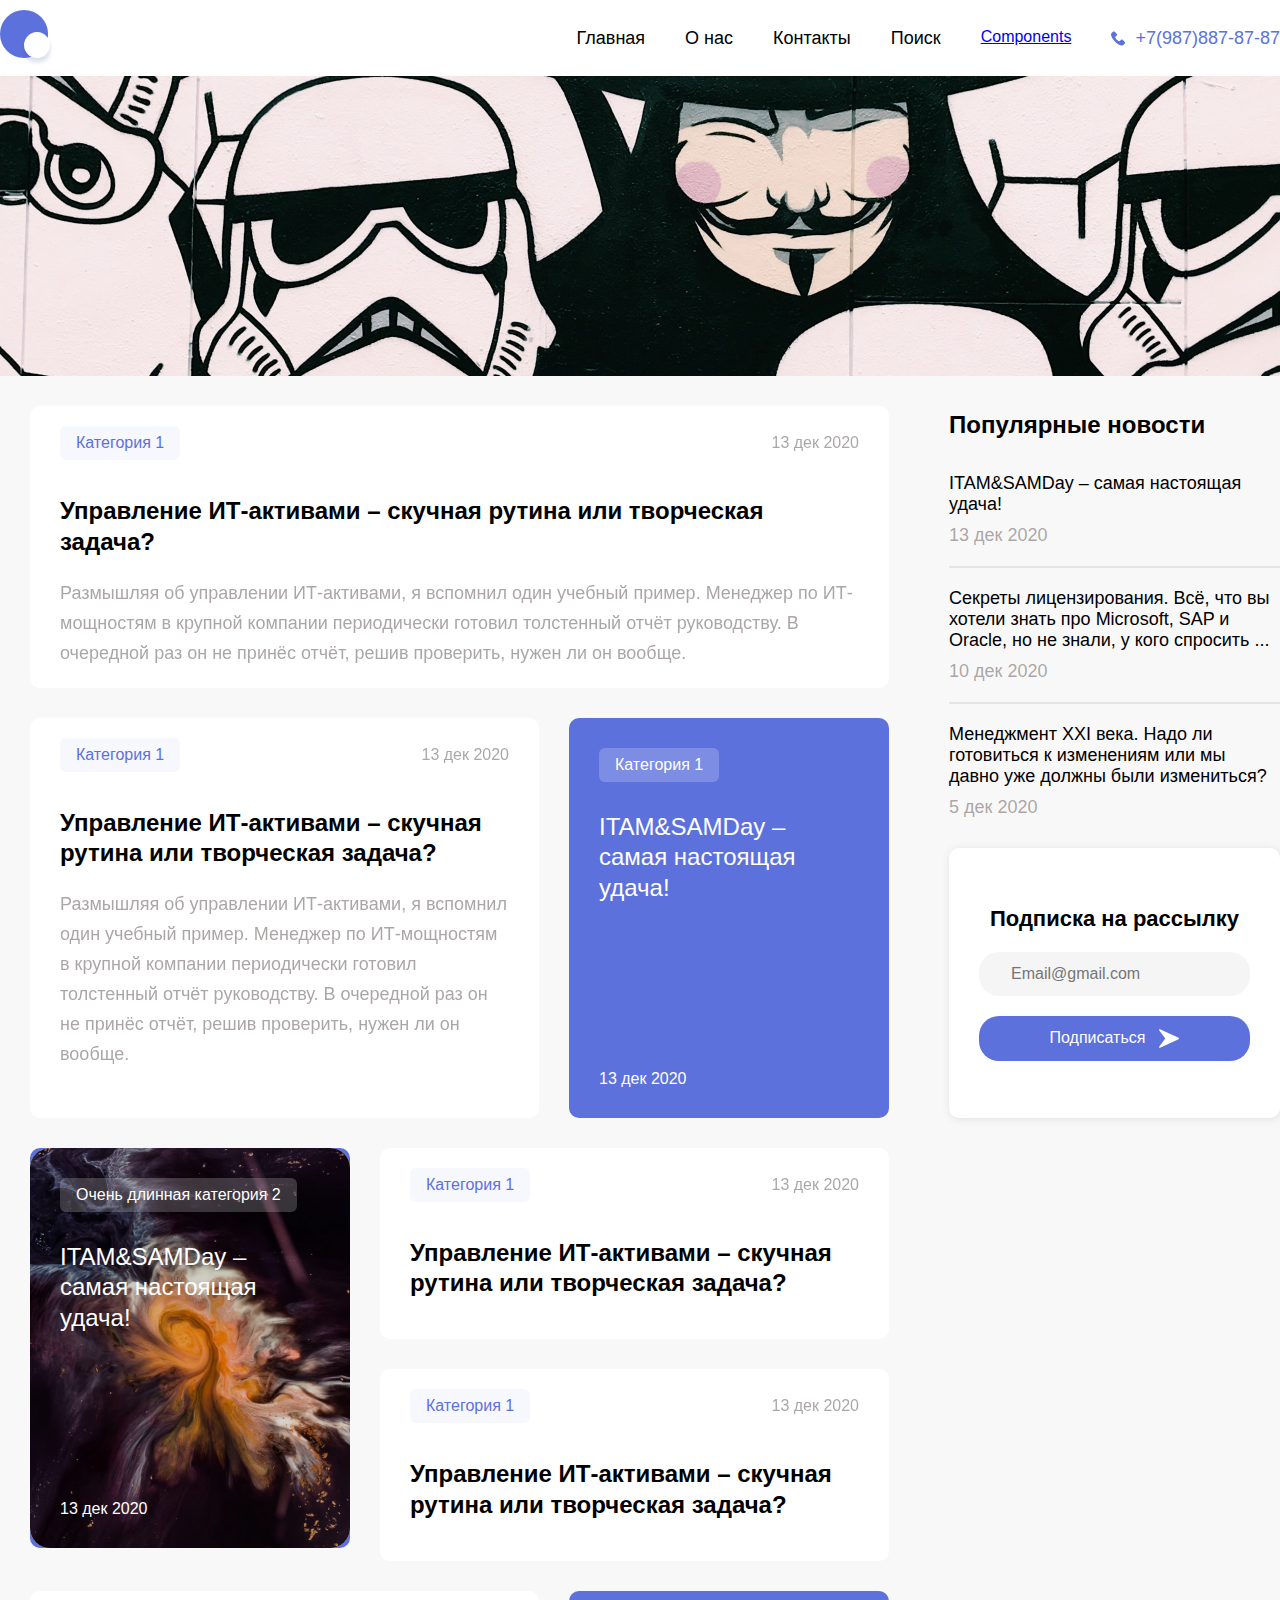
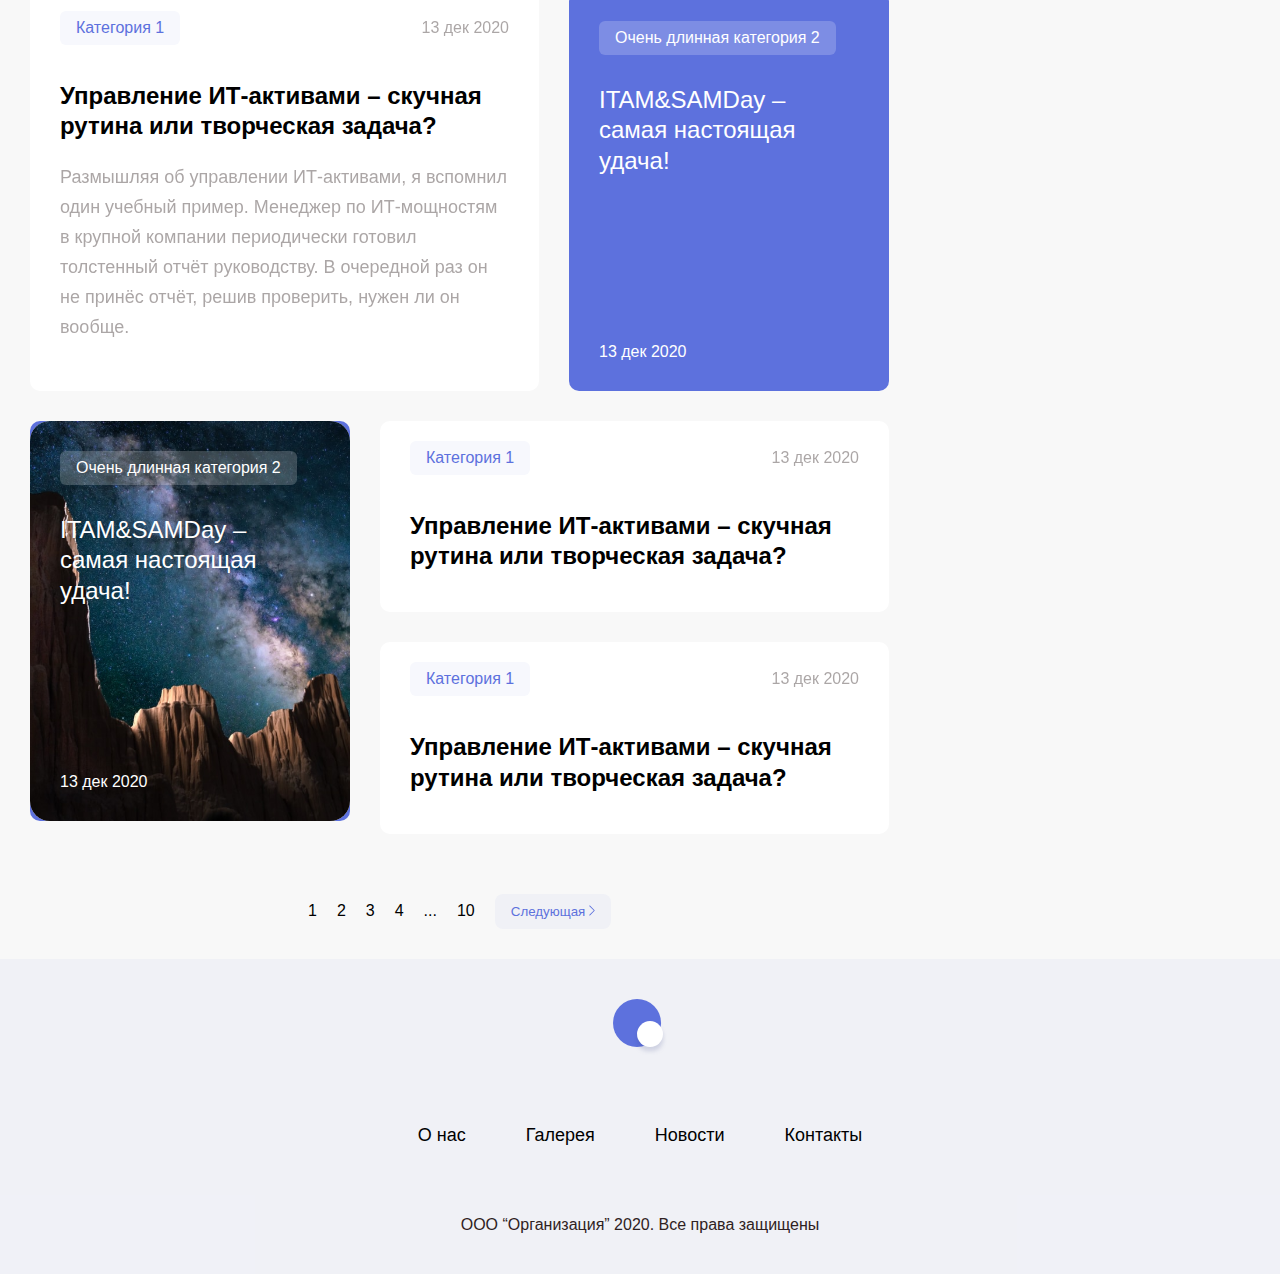
==== commit 6ac5b9ed: "Main Finished" ====
--- a/index.html
+++ b/index.html
@@ -11,7 +11,6 @@
 	<link rel="stylesheet" href="styles/component1.css">
 	<link rel="stylesheet" href="styles/component2.css">
 
-	<link rel="stylesheet" href="styles.css">
 	<link rel="stylesheet" href="newStyle.css">
 </head>
 <body>
@@ -256,10 +255,11 @@
 						</div>
 					</div>
 
+					<!-- Subcribtion -->
 					<div class="subcribtion">
 							<p class="subcribtion_title">Подписка на рассылку</p>
-							<input class="subcribtion_input" type="text" placeholder="Email@gmail.com">
-							<button class="subcribtion_button">Подписаться <img src="src/arrow.svg" alt=""></button>
+							<input class="commonInput" type="text" placeholder="Email@gmail.com">
+							<button class="commonBlueButton">Подписаться <img src="src/arrow.svg" alt=""></button>
 					</div>
 				</div>
 			</div>
--- a/styles/general.css
+++ b/styles/general.css
@@ -51,4 +51,32 @@
 	color: rgba(93, 113, 221, 1);
 	background-color: rgba(93, 113, 221, 0.05);
 }
+/* end --------------------------- */
+
+/* Blue Button -------------------------- */
+.commonBlueButton{
+	padding: 13px 32px;
+	border-radius: 20px;
+	border: none;
+	width: 100%;
+	font-size: 16px;
+	color: white;
+	background-color: rgba(93, 113, 221, 1);
+	cursor: pointer;
+	display: flex;
+	align-items: center;
+	justify-content: center;
+	gap: 14px;
+}
+/* end --------------------------- */
+
+/* Input -------------------------- */
+.commonInput{
+	background-color: rgba(245, 245, 245, 1);
+	padding: 13px 32px;
+	border-radius: 20px;
+	border: none;
+	font-size: 16px;
+	outline: none;
+}
 /* end --------------------------- */--- a/styles/main.css
+++ b/styles/main.css
@@ -22,7 +22,7 @@
 	flex: 1;
 }
 
-/* Paggination */
+/* Paggination ------------------------ */
 .paggination{
 	display: flex;
 	align-items: center;
@@ -50,3 +50,81 @@
 			color: #5D71DD;
 		}
 /* end --------------------------- */
+
+/* Popular News ------------------------ */
+.popularNews{
+	margin: 30px 0px;
+}
+		/* News Title */
+		.popularNews_title{
+			font-size: 24px;
+			font-weight: 550;
+			line-height: 37px;
+		}
+		.popularNews_items{
+			display: flex;
+			flex-direction: column;
+			gap: 20px;
+			margin-top: 30px;
+		}
+				.popularNews_item{
+					display: flex;
+					flex-direction: column;
+					gap: 10px;
+				}
+				.popularNews_item_title{
+					font-size: 18px;
+				}
+				.popularNews_item_date{
+					color: rgba(47, 34, 34, 0.4);
+					font-size: 18px;
+					font-weight: 400;
+				}
+		hr{
+			height: 2px;
+			border: none;
+			background-color: rgba(229, 228, 228, 1);
+		}
+/* end ------------------------ */
+
+/* Subscribtion ------------------------ */
+.subcribtion{
+	background-color: white;
+	box-shadow: 1px 1px 10px rgba(0, 0, 0, 0.1);
+	height: 270px;
+	padding: 30px;
+	border-radius: 10px;
+
+	display: flex;
+	flex-direction: column;
+	align-items: center;
+	justify-content: center;
+	gap: 20px;
+}
+		.subcribtion_title{
+			font-size: 22px;
+			font-weight: 550;
+		}
+		.subcribtion_input{
+			background-color: rgba(245, 245, 245, 1);
+			padding: 13px 32px;
+			border-radius: 20px;
+			border: none;
+			font-size: 18px;
+			outline: none;
+		}
+		.subcribtion_button{
+			padding: 13px 32px;
+			border-radius: 20px;
+			border: none;
+			width: 100%;
+			font-size: 18px;
+			color: white;
+			background-color: rgba(93, 113, 221, 1);
+			cursor: pointer;
+			display: flex;
+			align-items: center;
+			justify-content: center;
+			gap: 14px;
+		}
+/* end ------------------------ */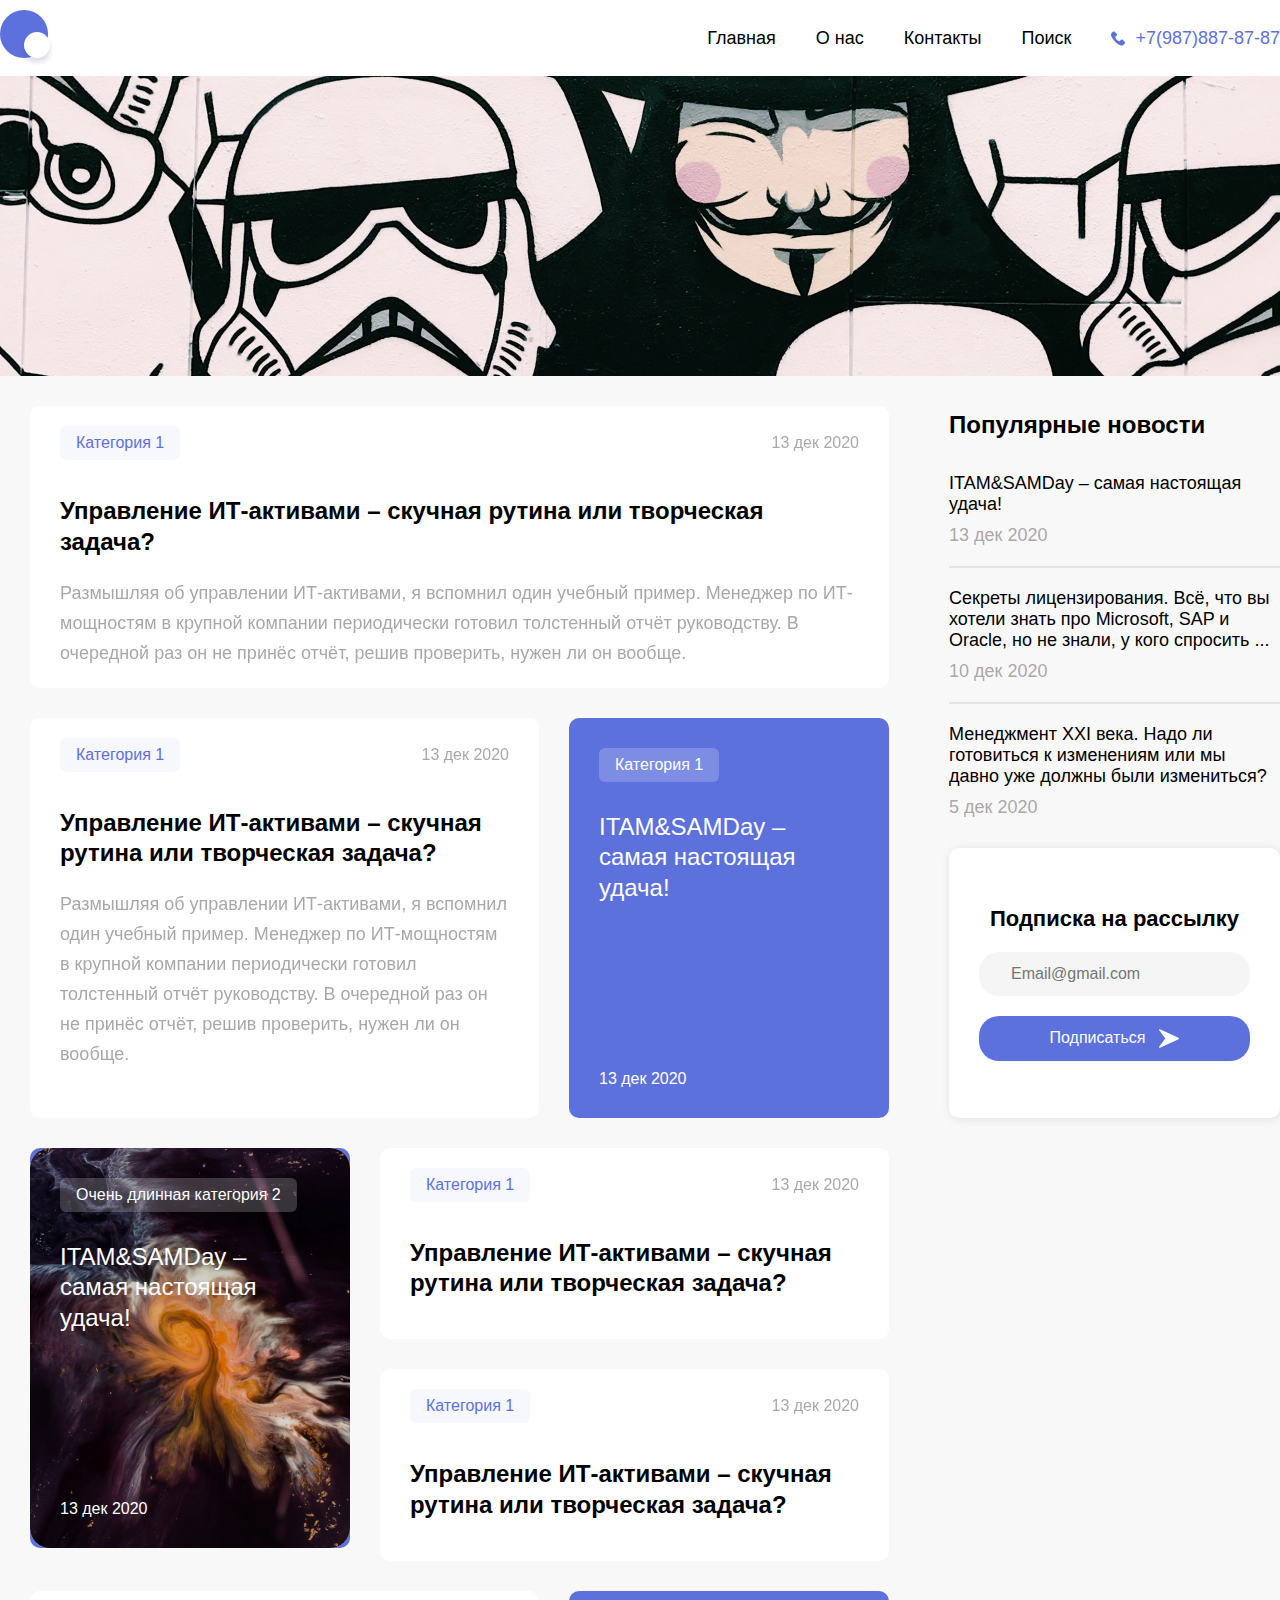
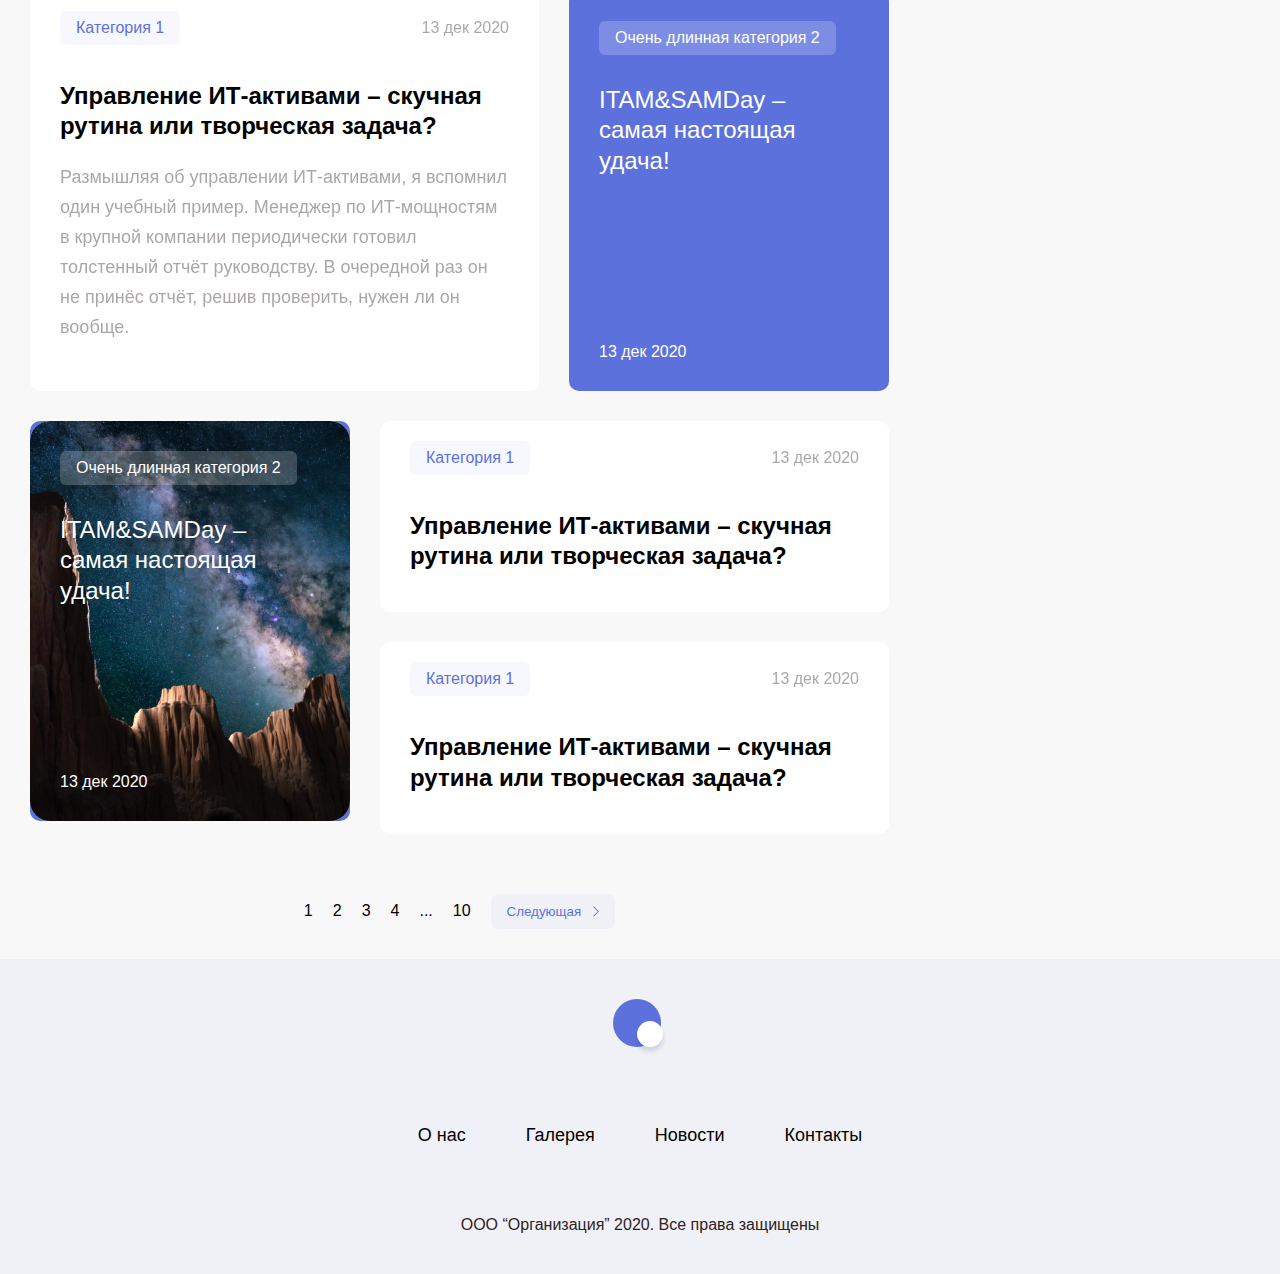
==== commit 0a176f08: "News Block Finished" ====
--- a/index.html
+++ b/index.html
@@ -10,8 +10,6 @@
 	<link rel="stylesheet" href="styles/main.css">
 	<link rel="stylesheet" href="styles/component1.css">
 	<link rel="stylesheet" href="styles/component2.css">
-
-	<link rel="stylesheet" href="newStyle.css">
 </head>
 <body>
 	
@@ -34,9 +32,6 @@
 						<li class="header_menu_li">
 							<a class="header_menu_a" href="404.html">Поиск</a>
 						</li>
-						<li class="header_menu_li">
-							<a class="components" href="components.html">Components</a>
-						</li>
 					</ul>
 				</nav>
 				<div class="header_phone">
@@ -223,6 +218,7 @@
 
 				<!-- Main Right Side -->
 				<div class="main_rightSide">
+					<!-- Popular News -->
 					<div class="popularNews">
 						<p class="popularNews_title">Популярные новости</p>
 						<div class="popularNews_items">
--- a/styles/general.css
+++ b/styles/general.css
@@ -50,6 +50,9 @@
 	border-radius: 8px;
 	color: rgba(93, 113, 221, 1);
 	background-color: rgba(93, 113, 221, 0.05);
+	display: flex;
+	align-items: center;
+	gap: 12px;
 }
 /* end --------------------------- */
 
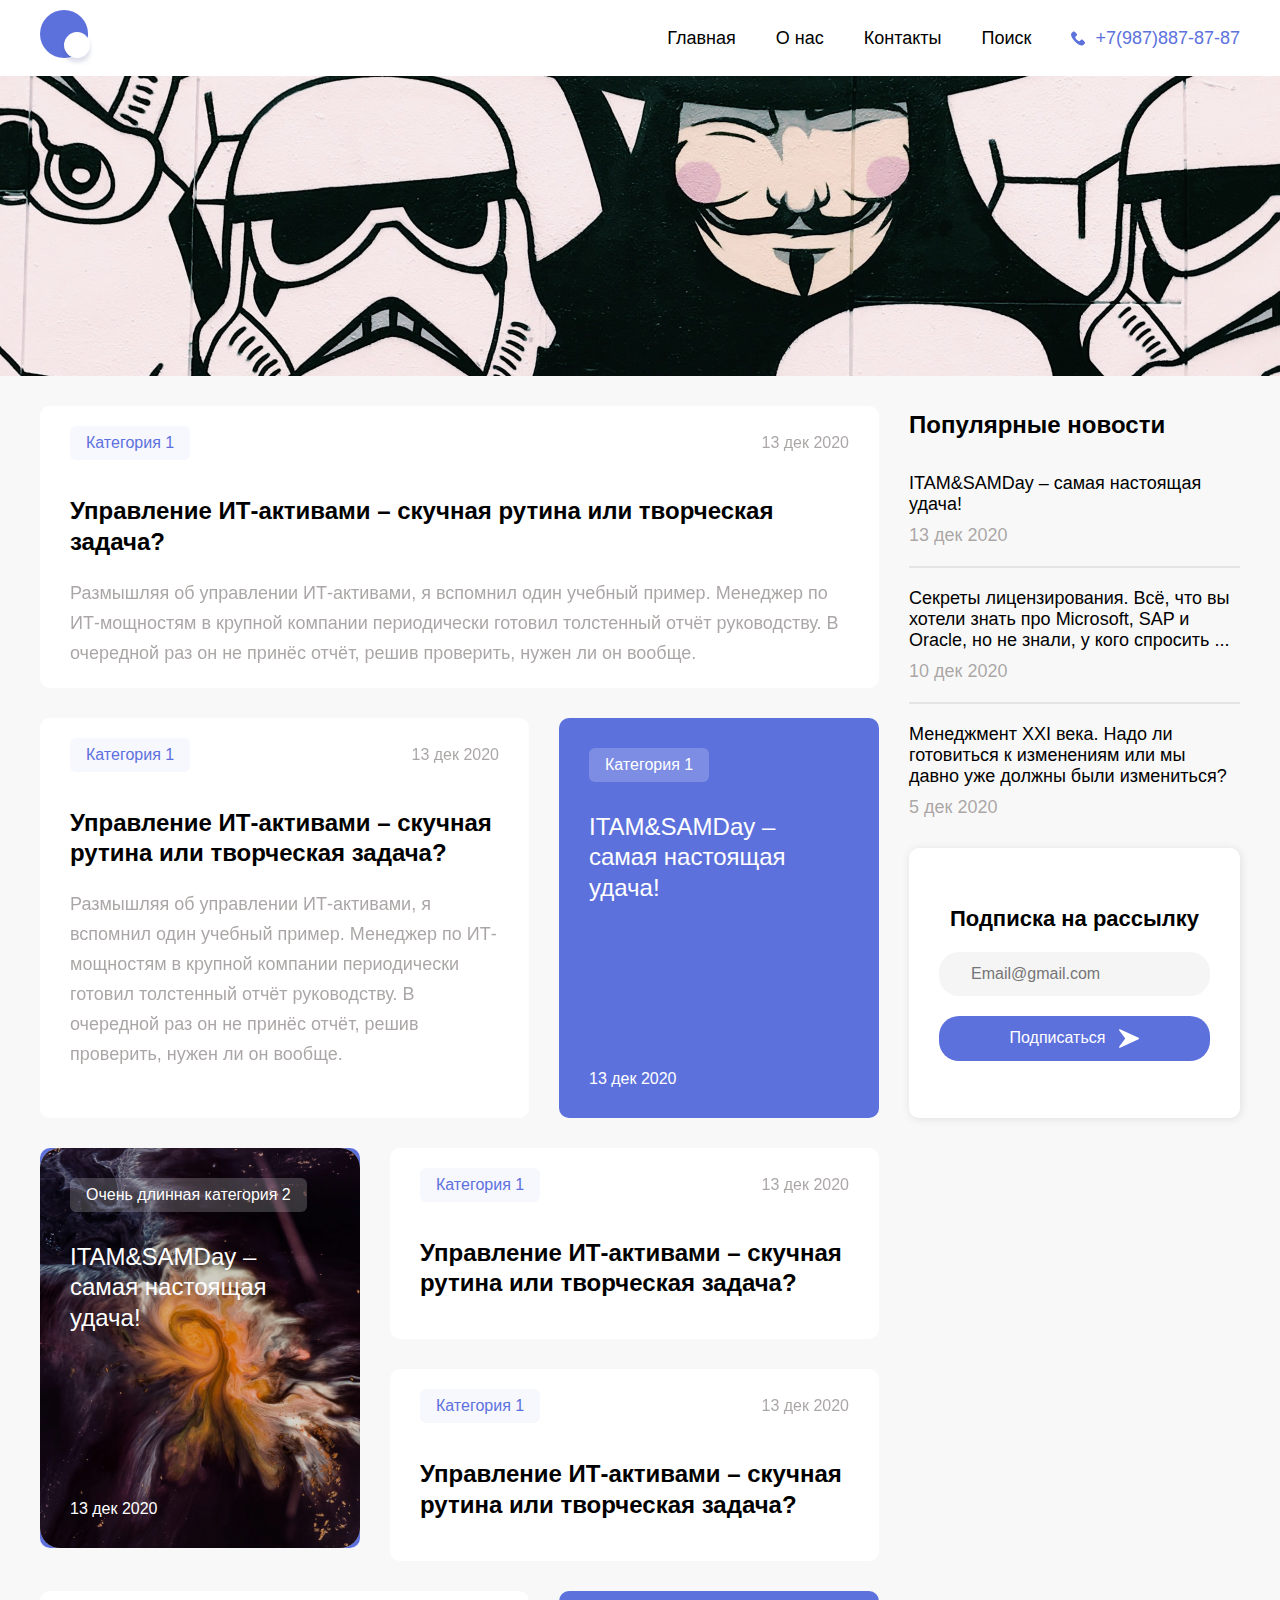
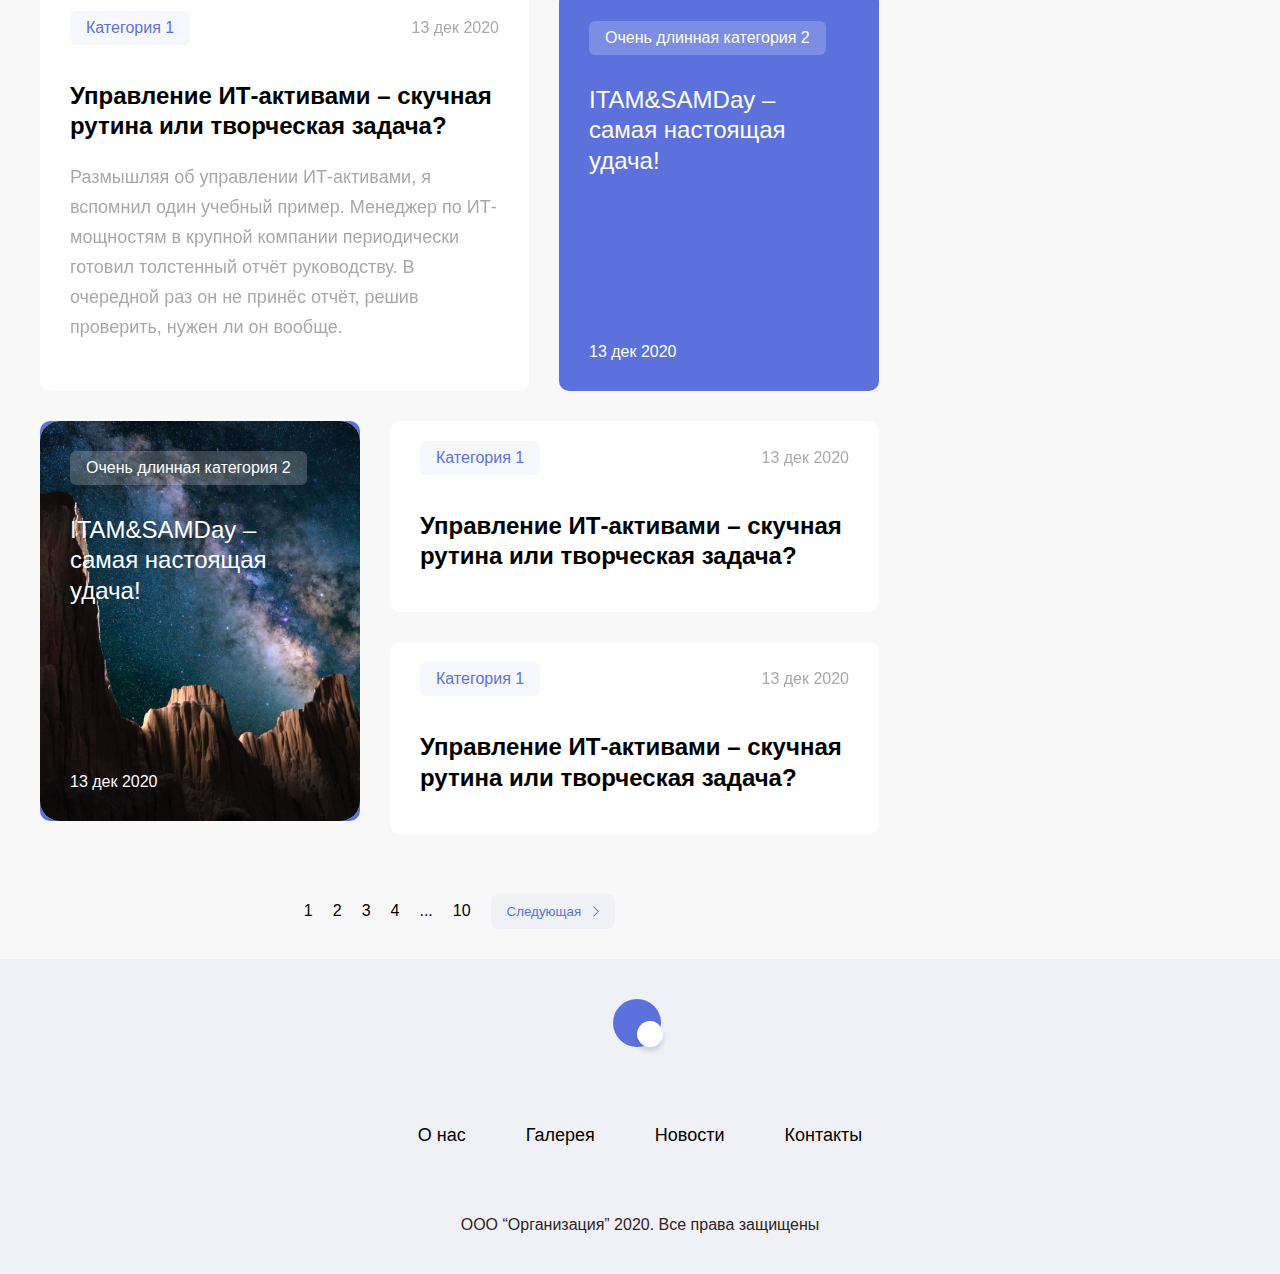
==== commit 665ca930: "Adding Media Queries" ====
--- a/index.html
+++ b/index.html
@@ -17,6 +17,7 @@
 	<header class="header">
 		<div class="header_container">
 			<img class="header_logo" src="src/header/logo.svg" alt="">
+			<img class="header_burger" src="src/menu.png" alt="">
 			<div class="header_menu">
 				<nav class="header_menu_nav">
 					<ul class="header_menu_ul">
@@ -253,9 +254,11 @@
 
 					<!-- Subcribtion -->
 					<div class="subcribtion">
-							<p class="subcribtion_title">Подписка на рассылку</p>
+						<p class="subcribtion_title">Подписка на рассылку</p>
+						<div class="subcribtion_form">
 							<input class="commonInput" type="text" placeholder="Email@gmail.com">
 							<button class="commonBlueButton">Подписаться <img src="src/arrow.svg" alt=""></button>
+						</div>
 					</div>
 				</div>
 			</div>
--- a/styles/general.css
+++ b/styles/general.css
@@ -34,7 +34,7 @@
 			display: flex;
 			flex-direction: column;
 			gap: 30px;
-			padding: 30px;
+			padding: 30px 0px;
 		}
 		/* Right Side */
 		.main_rightSide{
@@ -82,4 +82,70 @@
 	font-size: 16px;
 	outline: none;
 }
-/* end --------------------------- */+/* end --------------------------- */
+
+/*laptops, desktops*/
+@media (min-width: 1025px) and (max-width: 1280px) {
+	/* Container -------------------------- */
+	.container{
+		display: flex;
+		align-items: center;
+		justify-content: center;
+	}
+			/* grid */
+			.container__grid{
+				width: 1200px;
+			}
+	/* end --------------------------- */
+}
+
+/*tablets, ipads (portrait)*/
+@media (min-width: 768px) and (max-width: 1024px){
+	/* Container -------------------------- */
+	.container{
+		display: flex;
+		align-items: center;
+		justify-content: center;
+	}
+			/* grid */
+			.container__grid{
+				width: 960px;
+			}
+	/* end --------------------------- */
+
+	/* Main -------------------------- */
+	.main{
+		display: flex;
+		flex-direction: column;
+		gap: 18px;
+	}
+}
+
+
+/*smartphones mobiles (portrait)*/
+@media (min-width: 320px) and (max-width: 480px){
+	/* Container -------------------------- */
+	.container{
+		display: flex;
+		align-items: center;
+		justify-content: center;
+	}
+			/* grid */
+			.container__grid{
+				width: 960px;
+			}
+	/* end --------------------------- */
+
+	/* Main -------------------------- */
+	.main{
+		display: flex;
+		flex-direction: column;
+		gap: 30px;
+	}
+
+	/* Left Side */
+	.main__leftSide{
+		gap: 20px;
+	}
+
+}
--- a/styles/header.css
+++ b/styles/header.css
@@ -5,6 +5,10 @@
 	justify-content: center;
 	background-color: white;
 }
+		.header_burger{
+			display: none;
+			width: 36px;
+		}
 		/* Header Container */
 		.header_container{
 			display: flex;
@@ -60,4 +64,54 @@
 					font-weight: 450;
 					font-size: 18px;
 				}
-/* end --------------------------- */+/* end --------------------------- */
+
+
+/*laptops, desktops*/
+@media (min-width: 1025px) and (max-width: 1280px) {
+	/* Header ------------------------ */
+			/* Header Container */
+			.header_container{
+				width: 1200px;
+			}
+}
+
+/*tablets, ipads (portrait)*/
+@media (min-width: 768px) and (max-width: 1024px){
+	/* Header ------------------------ */
+			/* Header Container */
+			.header_container{
+				width: 960px;
+			}
+					/* ul */
+					.header_menu_ul{
+						gap: 28px;
+					}
+					/* a (links) */
+					.header_menu_a{
+						font-size: 14px;
+					}
+			/* Phone Number */
+			.header_phone_number{
+				font-size: 16px;
+			}
+}
+
+/*smartphones mobiles (portrait)*/
+@media (min-width: 320px) and (max-width: 480px){
+	/* Header ------------------------ */
+			/* Header Container */
+			.header_container{
+				width: 400px;
+				padding: 10px 10px;
+			}
+					.header_menu{
+						display: none;
+					}
+	.header_phone{
+		display: none;
+	}
+	.header_burger{
+		display: block;
+	}
+}--- a/styles/footer.css
+++ b/styles/footer.css
@@ -45,4 +45,21 @@
 				.footer_organization{
 					color: rgba(47, 34, 34, 1);
 				}
-/* end --------------------------- */+/* end --------------------------- */
+
+/*smartphones mobiles (portrait)*/
+@media (min-width: 320px) and (max-width: 480px){
+	/* Footer Container */
+	.footer_container{
+		width: 400px;
+		gap: 50px;
+	}
+			/* Menu */
+			.footer_nav_ul{
+				display: flex;
+				flex-direction: column;
+				align-items: center;
+				justify-content: center;
+				gap: 20px;
+			}
+}--- a/styles/main.css
+++ b/styles/main.css
@@ -7,7 +7,6 @@
 /* end --------------------------- */
 
 /* Main ------------------------ */
-
 /* Контейнер разделяющий на две колонки */
 .twoColumn{
 	display: flex;
@@ -94,16 +93,22 @@
 	height: 270px;
 	padding: 30px;
 	border-radius: 10px;
-
 	display: flex;
 	flex-direction: column;
 	align-items: center;
 	justify-content: center;
-	gap: 20px;
 }
+		.subcribtion_form{
+			display: flex;
+			flex-direction: column;
+			align-items: center;
+			justify-content: center;
+			gap: 20px;
+		}
 		.subcribtion_title{
 			font-size: 22px;
 			font-weight: 550;
+			margin-bottom: 20px;
 		}
 		.subcribtion_input{
 			background-color: rgba(245, 245, 245, 1);
@@ -127,4 +132,55 @@
 			justify-content: center;
 			gap: 14px;
 		}
-/* end ------------------------ */+/* end ------------------------ */
+
+@media (min-width: 768px) and (max-width: 1024px){
+	/* Popular News ------------------------ */
+	.popularNews_items{
+		flex-direction: row;
+	}
+			.popularNews_item{
+				width: 300px;
+			}
+			.popularNews_item_title{
+				font-size: 16px;
+			}
+
+	/* Subscribtion ------------------------ */
+	.subcribtion{
+		margin-bottom: 30px;
+	}
+			.subcribtion_form{
+				flex-direction: row;
+			}
+
+}
+
+/*smartphones mobiles (portrait)*/
+@media (min-width: 320px) and (max-width: 480px){
+	/* Main ------------------------ */
+	/* Контейнер разделяющий на две колонки */
+	.twoColumn{
+		flex-direction: column;
+		align-items: center;
+		row-gap: 30px;
+	}
+	
+	/* Popular News ------------------------ */
+	.popularNews_title{
+		text-align: center;
+	}
+	.popularNews_items{
+		flex-direction: column;
+		align-items: center;
+	}
+	.popularNews_item{
+		width: 300px;
+	}
+
+	/* Subscribtion ------------------------ */
+	.subcribtion{
+		padding: 18px;
+		margin-bottom: 30px;
+	}
+}--- a/styles/component1.css
+++ b/styles/component1.css
@@ -44,4 +44,20 @@
 	opacity: 40%;
 	line-height: 30px;
 }
-/* end -------------------------- */+/* end -------------------------- */
+
+@media (min-width: 768px) and (max-width: 1024px){
+	/* Title */
+.component_1_title{
+	font-size: 20px;
+	line-height: 30.77px;
+	margin-bottom: 20px;
+}
+/* Description */
+.component_1_description{
+	font-size: 16px;
+	color: #2F2222;
+	opacity: 40%;
+	line-height: 30px;
+}
+}